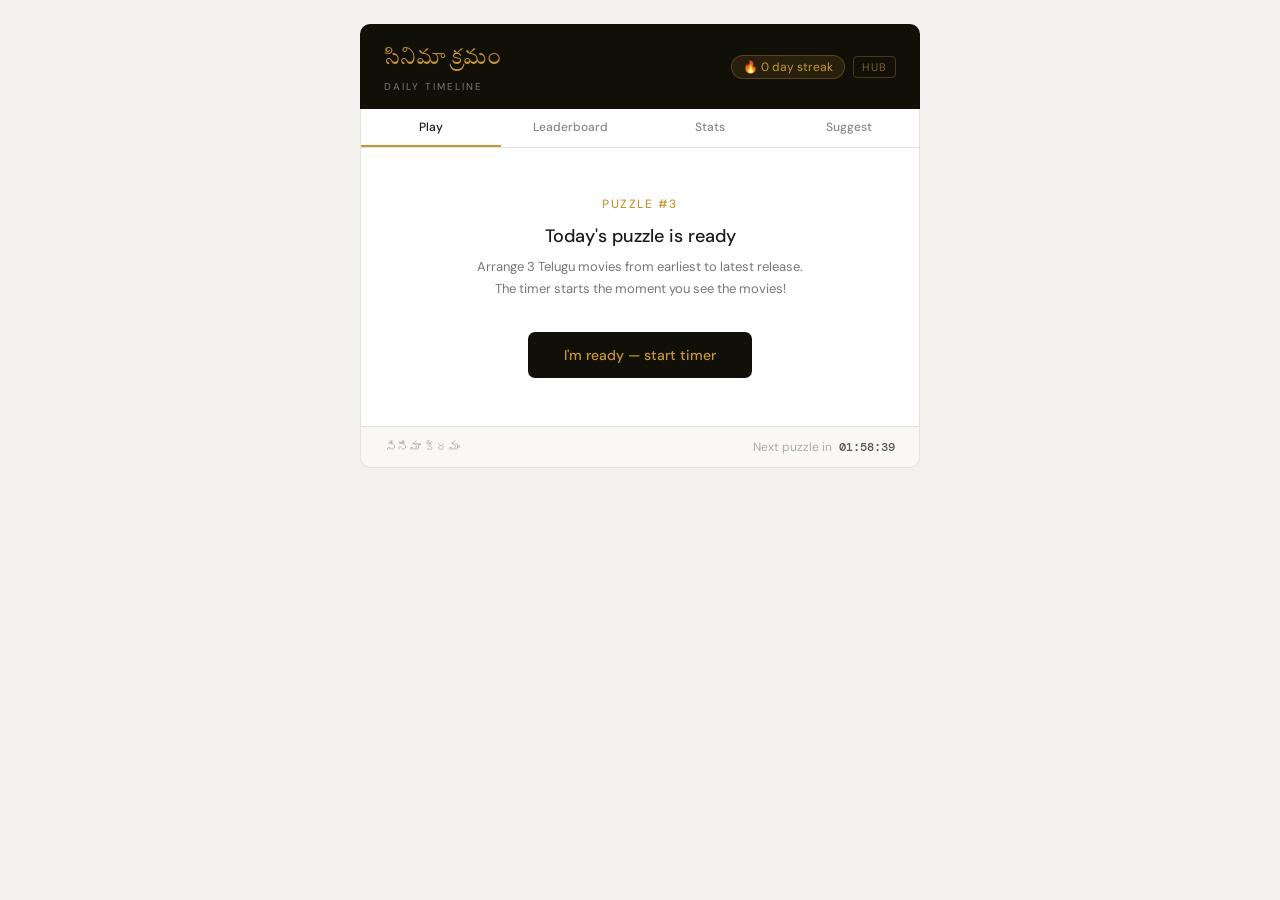
==== index.html @ fc74b279 "Add files via upload" ====
<!DOCTYPE html>
<html lang="en">
<head>
  <meta charset="UTF-8" />
  <meta name="viewport" content="width=device-width, initial-scale=1.0" />
  <title>సినిమా క్రమం · Telugu Movie Timeline</title>
  <meta name="description" content="Arrange 3 Telugu movies in chronological order. A new puzzle every day." />
  <meta property="og:title" content="సినిమా క్రమం · Daily Telugu Movie Puzzle" />
  <meta property="og:description" content="Can you order these Telugu movies from oldest to newest? One puzzle a day." />
  <meta property="og:type" content="website" />
  <link rel="preconnect" href="https://fonts.googleapis.com" />
  <link href="https://fonts.googleapis.com/css2?family=Tiro+Telugu&family=DM+Sans:wght@400;500&family=DM+Mono&display=swap" rel="stylesheet" />
  <link rel="stylesheet" href="style.css" />
</head>
<body>
  <div class="page-center">
    <div class="wrap">

      <div class="hdr">
        <div>
          <div class="logo">సినిమా క్రమం</div>
          <div class="logo-sub">Daily Timeline</div>
        </div>
        <div style="display:flex;align-items:center;gap:8px;">
          <div class="streak" id="streakBadge">🔥 <span id="streakCount">0</span> day streak</div>
          <a href="../home.html" style="font-size:11px;color:rgba(201,151,42,0.6);text-decoration:none;border:1px solid rgba(201,151,42,0.3);padding:3px 8px;border-radius:4px;letter-spacing:1px;font-family:'DM Sans',sans-serif;">HUB</a>
        </div>
      </div>

      <div class="tab-bar">
        <div class="tab active" data-tab="game">Play</div>
        <div class="tab" data-tab="leaderboard">Leaderboard</div>
        <div class="tab" data-tab="stats">Stats</div>
        <div class="tab" data-tab="suggest">Suggest</div>
      </div>

      <!-- GAME TAB -->
      <div id="tab-game" class="tab-content active">

        <div class="ready-screen" id="readyScreen">
          <div class="ready-puzzle-num" id="readyPuzzleNum">Puzzle #1</div>
          <div class="ready-title">Today's puzzle is ready</div>
          <div class="ready-sub">Arrange 3 Telugu movies from earliest to latest release.<br>The timer starts the moment you see the movies!</div>
          <button class="btn-ready" id="startBtn">I'm ready — start timer</button>
        </div>

        <div class="game-screen" id="gameScreen" style="display:none">
          <div class="timer-bar">
            <div>
              <div class="timer-label">Time</div>
              <div class="timer-note" id="timerNote">timer running</div>
            </div>
            <div class="timer-display" id="timerDisplay">00:00.0</div>
          </div>

          <div class="card">
            <p class="instruction">Drag the movies in order — <strong>earliest</strong> on the left, <strong>latest</strong> on the right.</p>
            <div class="timeline-labels">
              <span>← Earliest</span>
              <span>Latest →</span>
            </div>
            <div class="drop-zone" id="dropZone">
              <div class="slot" id="slot-0" data-slot="0"><span class="slot-num">1st</span></div>
              <div class="slot" id="slot-1" data-slot="1"><span class="slot-num">2nd</span></div>
              <div class="slot" id="slot-2" data-slot="2"><span class="slot-num">3rd</span></div>
            </div>
            <div class="arrow-row">
              <span class="arrow-label">older</span>
              <span class="arrow-line">←————————→</span>
              <span class="arrow-label">newer</span>
            </div>
            <div class="pool-label">Movies to arrange</div>
            <div class="pool" id="pool"></div>
            <button class="btn-submit" id="submitBtn" disabled>Check my order</button>
          </div>

          <div class="result-box" id="resultBox" style="display:none">
            <div class="result-emoji" id="resultEmoji"></div>
            <div class="result-title" id="resultTitle"></div>
            <div class="result-sub" id="resultSub"></div>
            <div class="result-stats">
              <div class="rstat">
                <div class="rstat-val" id="finalTime">—</div>
                <div class="rstat-lbl">your time</div>
              </div>
              <div class="rstat">
                <div class="rstat-val" id="finalRank">—</div>
                <div class="rstat-lbl">today's rank</div>
              </div>
            </div>
            <div class="answer-row" id="answerRow"></div>
            <div class="share-blocks" id="shareBlocks"></div>
            <button class="btn-share" id="shareBtn">Share result</button>
          </div>
        </div>

        <div class="already-played" id="alreadyPlayed" style="display:none">
          <div class="ap-emoji">✅</div>
          <div class="ap-title">Already played today!</div>
          <div class="ap-sub" id="apSub"></div>
          <div class="ap-next">Next puzzle in <span class="ap-countdown" id="apCountdown">--:--:--</span></div>
        </div>

      </div>

      <!-- LEADERBOARD TAB -->
      <div id="tab-leaderboard" class="tab-content">
        <div class="section">
          <div class="section-header">
            <div class="section-title">Today's leaderboard</div>
            <div class="lb-note">Ranked: correct first, then fastest time</div>
          </div>
          <div id="leaderboardList" class="lb-list"></div>
          <div class="invite-box">
            <p>Challenge your friends!</p>
            <button class="btn-invite" id="copyLinkBtn">Copy game link</button>
          </div>
        </div>
      </div>

      <!-- STATS TAB -->
      <div id="tab-stats" class="tab-content">
        <div class="section">
          <div class="section-title">My stats</div>
          <div class="stat-grid">
            <div class="stat-box"><div class="stat-num" id="statPlayed">0</div><div class="stat-lbl">played</div></div>
            <div class="stat-box"><div class="stat-num green" id="statWin">0%</div><div class="stat-lbl">correct</div></div>
            <div class="stat-box"><div class="stat-num gold" id="statStreak">0</div><div class="stat-lbl">streak</div></div>
          </div>
          <div class="section-title" style="margin-top:1.5rem">Best times</div>
          <div class="times-list">
            <div class="time-row"><span class="time-lbl">Personal best</span><span class="time-val gold" id="statBest">—</span></div>
            <div class="time-row"><span class="time-lbl">Average time</span><span class="time-val" id="statAvg">—</span></div>
          </div>
          <div class="section-title" style="margin-top:1.5rem">Recent results</div>
          <div class="recent-blocks" id="recentBlocks"></div>
        </div>
      </div>

      <!-- SUGGEST TAB -->
      <div id="tab-suggest" class="tab-content">
        <div class="section">
          <div class="section-title">Suggest a puzzle</div>
          <div class="suggest-intro">Know three Telugu movies that would make a great puzzle? Submit them — we review every suggestion!</div>

          <div class="form-group">
            <label class="form-label">Your name <span class="optional">(optional)</span></label>
            <input type="text" id="subName" placeholder="e.g. Ravi Kumar" />
          </div>
          <div class="form-group">
            <label class="form-label">Your email <span class="optional">(optional, for credit)</span></label>
            <input type="email" id="subEmail" placeholder="you@example.com" />
          </div>

          <div class="form-group">
            <label class="form-label">Three Telugu movies</label>
            <div class="form-hint">Enter in any order — we'll sort them. Use different decades for the best puzzle!</div>
            <div class="movie-fields-header">
              <span></span><span>Title</span><span>Director</span><span>Year</span>
            </div>
            <div class="movie-input-row">
              <span class="mi-label">A</span>
              <input type="text" id="s1name" placeholder="Movie title" class="mi-title" />
              <input type="text" id="s1dir" placeholder="Director" class="mi-dir" />
              <input type="number" id="s1year" placeholder="Year" class="mi-year" min="1950" max="2030" />
            </div>
            <div class="movie-input-row">
              <span class="mi-label">B</span>
              <input type="text" id="s2name" placeholder="Movie title" class="mi-title" />
              <input type="text" id="s2dir" placeholder="Director" class="mi-dir" />
              <input type="number" id="s2year" placeholder="Year" class="mi-year" min="1950" max="2030" />
            </div>
            <div class="movie-input-row">
              <span class="mi-label">C</span>
              <input type="text" id="s3name" placeholder="Movie title" class="mi-title" />
              <input type="text" id="s3dir" placeholder="Director" class="mi-dir" />
              <input type="number" id="s3year" placeholder="Year" class="mi-year" min="1950" max="2030" />
            </div>
          </div>

          <div class="suggest-preview" id="suggestPreview" style="display:none">
            <div class="preview-label">Sorted order preview</div>
            <div id="suggestPreviewContent"></div>
          </div>

          <div class="form-group">
            <label class="form-label">Why is this a good puzzle? <span class="optional">(optional)</span></label>
            <input type="text" id="subNote" placeholder="e.g. Same lead actor, three different eras" />
          </div>

          <div class="sub-error" id="subError" style="display:none"></div>
          <button class="btn-submit" id="subSubmitBtn">Submit suggestion</button>

          <div class="success-box" id="successBox" style="display:none">
            <div class="success-title">Suggestion submitted! 🙏</div>
            <div class="success-sub">Thanks for contributing. We'll review your puzzle and add it if it's a great fit.</div>
          </div>
        </div>
      </div>

      <div class="footer">
        <span>సినిమా క్రమం</span>
        <span class="next-puzzle">Next puzzle in <span class="countdown" id="footerCountdown">--:--:--</span></span>
      </div>

    </div>
  </div>

  <script src="puzzles.js"></script>
  <script src="app.js"></script>
</body>
</html>
---- style.css ----
/* ── Reset & Base ── */
*, *::before, *::after { box-sizing: border-box; margin: 0; padding: 0; }

:root {
  --gold: #C9972A;
  --gold-bg: rgba(201, 151, 42, 0.12);
  --gold-border: rgba(201, 151, 42, 0.3);
  --dark: #111008;
  --green: #27a845;
  --red: #E24B4A;
  --font: 'DM Sans', sans-serif;
  --mono: 'DM Mono', monospace;
  --radius: 10px;
  --radius-sm: 7px;
}

body {
  font-family: var(--font);
  background: #f4f2ee;
  min-height: 100vh;
  color: #1a1a1a;
}

/* ── Layout ── */
.page-center {
  display: flex;
  justify-content: center;
  padding: 1.5rem 1rem 3rem;
}

.wrap {
  width: 100%;
  max-width: 560px;
}

/* ── Header ── */
.hdr {
  background: var(--dark);
  border-radius: var(--radius) var(--radius) 0 0;
  padding: 1rem 1.5rem;
  display: flex;
  align-items: center;
  justify-content: space-between;
}

.logo {
  font-family: 'Tiro Telugu', serif;
  font-size: 21px;
  color: var(--gold);
}

.logo-sub {
  font-size: 10px;
  letter-spacing: 2px;
  color: #777;
  text-transform: uppercase;
  margin-top: 2px;
}

.streak {
  font-size: 12px;
  color: var(--gold);
  background: var(--gold-bg);
  border: 1px solid var(--gold-border);
  border-radius: 20px;
  padding: 3px 11px;
}

/* ── Tabs ── */
.tab-bar {
  display: flex;
  background: #fff;
  border: 1px solid #e5e2db;
  border-top: none;
}

.tab {
  flex: 1;
  padding: 10px 6px;
  text-align: center;
  font-size: 12px;
  font-weight: 500;
  color: #888;
  cursor: pointer;
  border-bottom: 2px solid transparent;
  transition: color 0.15s, border-color 0.15s;
  user-select: none;
}

.tab:hover { color: #444; }
.tab.active { color: #1a1a1a; border-bottom-color: var(--gold); }

.tab-content { display: none; }
.tab-content.active { display: block; }

/* ── Ready Screen ── */
.ready-screen {
  background: #fff;
  border: 1px solid #e5e2db;
  border-top: none;
  padding: 3rem 2rem;
  text-align: center;
}

.ready-puzzle-num {
  font-size: 12px;
  letter-spacing: 1.5px;
  text-transform: uppercase;
  color: var(--gold);
  font-weight: 500;
  margin-bottom: 0.75rem;
}

.ready-title {
  font-size: 18px;
  font-weight: 500;
  color: #1a1a1a;
  margin-bottom: 8px;
}

.ready-sub {
  font-size: 13px;
  color: #777;
  line-height: 1.7;
  margin-bottom: 2rem;
}

.btn-ready {
  padding: 14px 36px;
  background: var(--dark);
  color: var(--gold);
  border: none;
  border-radius: var(--radius-sm);
  font-size: 14px;
  font-weight: 500;
  font-family: var(--font);
  cursor: pointer;
  transition: opacity 0.2s;
}

.btn-ready:hover { opacity: 0.85; }

/* ── Timer Bar ── */
.timer-bar {
  display: flex;
  align-items: center;
  justify-content: space-between;
  background: #f9f8f5;
  border: 1px solid #e5e2db;
  border-top: none;
  padding: 0.6rem 1.5rem;
}

.timer-label {
  font-size: 10px;
  color: #999;
  letter-spacing: 1px;
  text-transform: uppercase;
}

.timer-note {
  font-size: 11px;
  color: #aaa;
  margin-top: 1px;
}

.timer-display {
  font-family: var(--mono);
  font-size: 24px;
  color: var(--gold);
  letter-spacing: 2px;
  transition: color 0.4s;
}

.timer-display.done-fast { color: var(--green); }
.timer-display.done-slow { color: var(--red); }

/* ── Game Card ── */
.card {
  background: #fff;
  border: 1px solid #e5e2db;
  border-top: none;
  padding: 1.25rem 1.5rem;
}

.instruction {
  font-size: 13px;
  color: #777;
  text-align: center;
  margin-bottom: 1.25rem;
  line-height: 1.6;
}

.timeline-labels {
  display: flex;
  justify-content: space-between;
  font-size: 10px;
  color: #aaa;
  letter-spacing: 1px;
  text-transform: uppercase;
  margin-bottom: 6px;
  padding: 0 4px;
}

/* ── Drop Zone ── */
.drop-zone {
  display: flex;
  gap: 10px;
  margin-bottom: 1.25rem;
}

.slot {
  flex: 1;
  min-height: 84px;
  border: 1.5px dashed #ccc;
  border-radius: var(--radius-sm);
  display: flex;
  align-items: center;
  justify-content: center;
  position: relative;
  transition: border-color 0.2s, background 0.2s;
}

.slot.drag-over {
  border-color: var(--gold);
  background: var(--gold-bg);
}

.slot.filled {
  border-style: solid;
  border-color: #d0cdc6;
}

.slot-num {
  position: absolute;
  top: 5px;
  left: 8px;
  font-size: 10px;
  color: #bbb;
  letter-spacing: 0.5px;
}

/* ── Arrow Row ── */
.arrow-row {
  display: flex;
  align-items: center;
  justify-content: center;
  gap: 8px;
  margin-bottom: 1.25rem;
}

.arrow-label { font-size: 11px; color: #aaa; }
.arrow-line { color: #ccc; font-size: 15px; }

/* ── Pool ── */
.pool-label {
  font-size: 10px;
  color: #aaa;
  letter-spacing: 1px;
  text-transform: uppercase;
  margin-bottom: 6px;
}

.pool {
  display: flex;
  gap: 10px;
  flex-wrap: wrap;
  min-height: 84px;
  padding: 10px;
  background: #f4f2ee;
  border-radius: var(--radius-sm);
  border: 1px solid #e5e2db;
}

/* ── Movie Chip ── */
.movie-chip {
  flex: 1;
  min-width: 130px;
  background: #fff;
  border: 1px solid #ddd;
  border-radius: var(--radius-sm);
  padding: 14px 12px;
  text-align: center;
  cursor: grab;
  user-select: none;
  transition: transform 0.15s, border-color 0.15s, box-shadow 0.15s;
}

.movie-chip:hover {
  border-color: #bbb;
  transform: translateY(-2px);
  box-shadow: 0 4px 12px rgba(0,0,0,0.08);
}

.movie-chip.dragging {
  opacity: 0.4;
  transform: scale(0.97);
  cursor: grabbing;
}

.chip-name {
  font-size: 13px;
  font-weight: 500;
  color: #1a1a1a;
  line-height: 1.4;
  margin-bottom: 4px;
}

.chip-director {
  font-size: 11px;
  color: #999;
}

/* ── Buttons ── */
.btn-submit {
  width: 100%;
  padding: 12px;
  background: var(--dark);
  color: var(--gold);
  border: none;
  border-radius: var(--radius-sm);
  font-size: 14px;
  font-weight: 500;
  font-family: var(--font);
  cursor: pointer;
  margin-top: 1rem;
  transition: opacity 0.2s, transform 0.1s;
}

.btn-submit:disabled { opacity: 0.35; cursor: not-allowed; }
.btn-submit:not(:disabled):hover { opacity: 0.85; }
.btn-submit:not(:disabled):active { transform: scale(0.99); }

/* ── Result Box ── */
.result-box {
  background: #fff;
  border: 1px solid #e5e2db;
  border-top: none;
  padding: 1.75rem 1.5rem;
  text-align: center;
}

.result-emoji { font-size: 36px; margin-bottom: 0.5rem; }

.result-title {
  font-size: 20px;
  font-weight: 500;
  color: #1a1a1a;
  margin-bottom: 6px;
}

.result-sub {
  font-size: 13px;
  color: #777;
  margin-bottom: 1.5rem;
  line-height: 1.6;
}

.result-stats {
  display: grid;
  grid-template-columns: 1fr 1fr;
  gap: 10px;
  margin-bottom: 1.5rem;
}

.rstat {
  background: #f9f8f5;
  border-radius: var(--radius-sm);
  padding: 0.875rem;
}

.rstat-val {
  font-size: 24px;
  font-weight: 500;
  font-family: var(--mono);
  color: var(--gold);
}

.rstat-lbl {
  font-size: 11px;
  color: #999;
  margin-top: 2px;
}

/* ── Answer Row ── */
.answer-row {
  display: flex;
  gap: 8px;
  margin-bottom: 1.25rem;
}

.answer-chip {
  flex: 1;
  border-radius: var(--radius-sm);
  padding: 10px 6px;
  text-align: center;
}

.answer-chip.correct {
  background: #edfbf1;
  border: 1px solid #a8ddb5;
}

.answer-chip.wrong {
  background: #fef0f0;
  border: 1px solid #f5b8b8;
}

.answer-name {
  font-size: 11px;
  font-weight: 500;
  color: #1a1a1a;
  margin-bottom: 3px;
  line-height: 1.3;
}

.answer-year {
  font-size: 13px;
  font-weight: 500;
  font-family: var(--mono);
}

.answer-chip.correct .answer-year { color: var(--green); }
.answer-chip.wrong .answer-year { color: var(--red); }

/* ── Share ── */
.share-blocks {
  display: flex;
  gap: 8px;
  justify-content: center;
  margin-bottom: 1rem;
}

.share-block {
  width: 36px;
  height: 36px;
  border-radius: 6px;
}

.share-block.correct { background: var(--green); }
.share-block.wrong { background: var(--red); }

.btn-share {
  padding: 10px 28px;
  background: var(--dark);
  color: var(--gold);
  border: none;
  border-radius: var(--radius-sm);
  font-size: 13px;
  font-weight: 500;
  font-family: var(--font);
  cursor: pointer;
  transition: opacity 0.2s;
}

.btn-share:hover { opacity: 0.85; }

/* ── Already Played ── */
.already-played {
  background: #fff;
  border: 1px solid #e5e2db;
  border-top: none;
  padding: 3rem 2rem;
  text-align: center;
}

.ap-emoji { font-size: 36px; margin-bottom: 0.75rem; }
.ap-title { font-size: 18px; font-weight: 500; margin-bottom: 6px; }
.ap-sub { font-size: 13px; color: #777; margin-bottom: 1.5rem; line-height: 1.6; }

.ap-next {
  font-size: 13px;
  color: #999;
  padding: 0.75rem 1.5rem;
  background: #f9f8f5;
  border-radius: var(--radius-sm);
  display: inline-block;
}

.ap-countdown {
  font-family: var(--mono);
  font-weight: 500;
  color: #1a1a1a;
  margin-left: 4px;
}

/* ── Section ── */
.section { padding: 1.25rem 1.5rem; background: #fff; border: 1px solid #e5e2db; border-top: none; }

.section-header {
  display: flex;
  align-items: baseline;
  justify-content: space-between;
  margin-bottom: 1rem;
}

.section-title {
  font-size: 10px;
  font-weight: 500;
  color: #aaa;
  letter-spacing: 1px;
  text-transform: uppercase;
  margin-bottom: 1rem;
}

/* ── Leaderboard ── */
.lb-note { font-size: 11px; color: #bbb; }

.lb-list { display: flex; flex-direction: column; }

.lb-row {
  display: flex;
  align-items: center;
  gap: 10px;
  padding: 10px 0;
  border-bottom: 1px solid #f0ede8;
  font-size: 13px;
}

.lb-row:last-child { border-bottom: none; }

.lb-rank { width: 18px; text-align: center; font-size: 12px; color: #bbb; }
.lb-rank.gold { color: var(--gold); font-weight: 500; }

.lb-avatar {
  width: 30px;
  height: 30px;
  border-radius: 50%;
  display: flex;
  align-items: center;
  justify-content: center;
  font-size: 11px;
  font-weight: 500;
  flex-shrink: 0;
}

.lb-name { flex: 1; color: #1a1a1a; }
.lb-name.you { font-weight: 500; }

.lb-result { font-size: 11px; margin-right: 4px; }
.lb-result.correct { color: var(--green); }
.lb-result.wrong { color: var(--red); }
.lb-result.pending { color: #bbb; }

.lb-time {
  font-family: var(--mono);
  font-size: 12px;
  color: #999;
  background: #f4f2ee;
  padding: 2px 8px;
  border-radius: 10px;
}

.lb-time.best { color: var(--green); background: #edfbf1; }
.lb-time.you { color: var(--gold); background: var(--gold-bg); }

.invite-box {
  margin-top: 1.5rem;
  background: #f9f8f5;
  border-radius: var(--radius-sm);
  padding: 1rem;
  text-align: center;
}

.invite-box p { font-size: 13px; color: #777; margin-bottom: 10px; }

.btn-invite {
  padding: 9px 24px;
  background: var(--dark);
  color: var(--gold);
  border: none;
  border-radius: var(--radius-sm);
  font-size: 13px;
  font-weight: 500;
  font-family: var(--font);
  cursor: pointer;
  transition: opacity 0.2s;
}

.btn-invite:hover { opacity: 0.85; }

/* ── Stats ── */
.stat-grid {
  display: grid;
  grid-template-columns: repeat(3, 1fr);
  gap: 10px;
}

.stat-box {
  background: #f9f8f5;
  border-radius: var(--radius-sm);
  padding: 0.875rem;
  text-align: center;
}

.stat-num { font-size: 24px; font-weight: 500; color: #1a1a1a; }
.stat-num.green { color: var(--green); }
.stat-num.gold { color: var(--gold); }
.stat-lbl { font-size: 11px; color: #999; margin-top: 2px; }

.times-list { display: flex; flex-direction: column; gap: 0; }

.time-row {
  display: flex;
  justify-content: space-between;
  font-size: 13px;
  padding: 9px 0;
  border-bottom: 1px solid #f0ede8;
}

.time-row:last-child { border-bottom: none; }
.time-lbl { color: #777; }
.time-val { font-family: var(--mono); color: #1a1a1a; }
.time-val.gold { color: var(--gold); }

.recent-blocks { display: flex; gap: 6px; flex-wrap: wrap; }

.recent-block {
  width: 28px;
  height: 28px;
  border-radius: 5px;
}

.recent-block.correct { background: var(--green); }
.recent-block.wrong { background: var(--red); }

/* ── Suggest Form ── */
.suggest-intro {
  font-size: 13px;
  color: #777;
  line-height: 1.6;
  margin-bottom: 1.25rem;
}

.form-group { margin-bottom: 1rem; }

.form-label {
  display: block;
  font-size: 12px;
  font-weight: 500;
  color: #333;
  margin-bottom: 5px;
}

.optional { font-weight: 400; color: #aaa; }

.form-hint {
  font-size: 11px;
  color: #aaa;
  margin-bottom: 8px;
}

input[type=text], input[type=email], input[type=number] {
  width: 100%;
  padding: 9px 11px;
  border: 1px solid #ddd;
  border-radius: var(--radius-sm);
  background: #fff;
  color: #1a1a1a;
  font-size: 13px;
  font-family: var(--font);
  outline: none;
  transition: border-color 0.15s, box-shadow 0.15s;
}

input:focus {
  border-color: #bbb;
  box-shadow: 0 0 0 3px rgba(201, 151, 42, 0.1);
}

.movie-fields-header {
  display: grid;
  grid-template-columns: 20px 2fr 1.5fr 70px;
  gap: 6px;
  font-size: 10px;
  color: #bbb;
  letter-spacing: 0.5px;
  text-transform: uppercase;
  margin-bottom: 4px;
  padding: 0 2px;
}

.movie-input-row {
  display: grid;
  grid-template-columns: 20px 2fr 1.5fr 70px;
  gap: 6px;
  align-items: center;
  margin-bottom: 6px;
}

.mi-label { font-size: 12px; color: #bbb; text-align: center; font-weight: 500; }

.suggest-preview {
  background: #f9f8f5;
  border: 1px solid #e5e2db;
  border-radius: var(--radius-sm);
  padding: 0.875rem 1rem;
  margin-bottom: 1rem;
}

.preview-label {
  font-size: 10px;
  color: #bbb;
  letter-spacing: 1px;
  text-transform: uppercase;
  margin-bottom: 6px;
}

.sub-error {
  font-size: 12px;
  color: var(--red);
  margin-bottom: 8px;
  padding: 8px 12px;
  background: #fef0f0;
  border-radius: var(--radius-sm);
}

.success-box {
  background: #edfbf1;
  border: 1px solid #a8ddb5;
  border-radius: var(--radius-sm);
  padding: 1.25rem;
  text-align: center;
  margin-top: 1rem;
}

.success-title { font-size: 15px; font-weight: 500; color: #1a6b2f; margin-bottom: 5px; }
.success-sub { font-size: 12px; color: #2d8c4e; }

/* ── Footer ── */
.footer {
  background: #f9f8f5;
  border: 1px solid #e5e2db;
  border-top: none;
  border-radius: 0 0 var(--radius) var(--radius);
  padding: 0.75rem 1.5rem;
  display: flex;
  justify-content: space-between;
  align-items: center;
  font-size: 12px;
  color: #aaa;
}

.next-puzzle { font-size: 12px; color: #aaa; }

.countdown {
  font-family: var(--mono);
  font-weight: 500;
  color: #555;
  margin-left: 4px;
}

/* ── Mobile ── */
@media (max-width: 480px) {
  .page-center { padding: 0; }
  .wrap { max-width: 100%; }
  .hdr { border-radius: 0; }
  .footer { border-radius: 0; }
  .movie-chip { min-width: 100px; }
  .movie-fields-header, .movie-input-row {
    grid-template-columns: 16px 1.8fr 1fr 60px;
  }
}
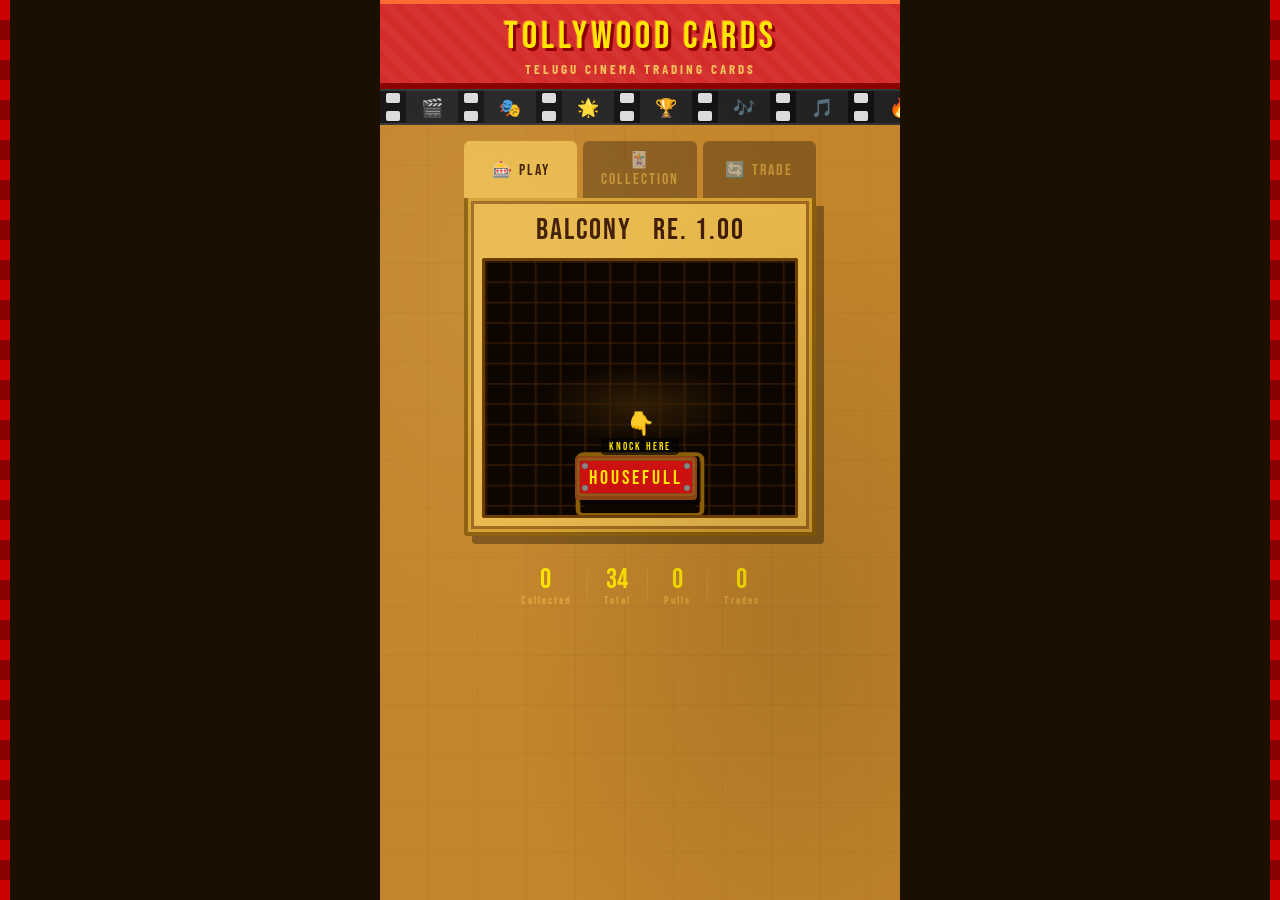
==== commit 77149bac: "Add files via upload" ====
--- a/index.html
+++ b/index.html
@@ -1,212 +1,685 @@
 <!DOCTYPE html>
 <html lang="en">
 <head>
-  <meta charset="UTF-8" />
-  <meta name="viewport" content="width=device-width, initial-scale=1.0" />
-  <title>సినిమా క్రమం · Telugu Movie Timeline</title>
-  <meta name="description" content="Arrange 3 Telugu movies in chronological order. A new puzzle every day." />
-  <meta property="og:title" content="సినిమా క్రమం · Daily Telugu Movie Puzzle" />
-  <meta property="og:description" content="Can you order these Telugu movies from oldest to newest? One puzzle a day." />
-  <meta property="og:type" content="website" />
-  <link rel="preconnect" href="https://fonts.googleapis.com" />
-  <link href="https://fonts.googleapis.com/css2?family=Tiro+Telugu&family=DM+Sans:wght@400;500&family=DM+Mono&display=swap" rel="stylesheet" />
-  <link rel="stylesheet" href="style.css" />
+<meta charset="UTF-8">
+<meta name="viewport" content="width=device-width, initial-scale=1.0">
+<title>Tollywood Cards</title>
+<link href="https://fonts.googleapis.com/css2?family=Bebas+Neue&family=Barlow+Condensed:wght@400;700;900&display=swap" rel="stylesheet">
+<style>
+*{box-sizing:border-box;margin:0;padding:0;}
+body{font-family:'Barlow Condensed',sans-serif;background:#1a0f00;min-height:100vh;display:flex;flex-direction:column;align-items:center;overflow-x:hidden;}
+.red-strip-l,.red-strip-r{position:fixed;top:0;bottom:0;width:10px;background:repeating-linear-gradient(0deg,#cc0000,#cc0000 20px,#8b0000 20px,#8b0000 40px);z-index:0;}
+.red-strip-l{left:0;}.red-strip-r{right:0;}
+.wall{width:100%;max-width:520px;min-height:100vh;background-color:#c4852a;background-image:repeating-linear-gradient(0deg,transparent,transparent 48px,rgba(0,0,0,.04) 48px,rgba(0,0,0,.04) 49px),repeating-linear-gradient(90deg,transparent,transparent 48px,rgba(0,0,0,.04) 48px,rgba(0,0,0,.04) 49px);position:relative;display:flex;flex-direction:column;align-items:center;padding-bottom:80px;}
+.wall::before{content:'';position:absolute;inset:0;background:radial-gradient(ellipse at 20% 30%,rgba(255,255,255,.06) 0%,transparent 50%),radial-gradient(ellipse at 80% 70%,rgba(0,0,0,.12) 0%,transparent 50%);pointer-events:none;}
+
+.banner{width:100%;background:#d42b2b;border-bottom:6px solid #8b0000;border-top:4px solid #ff6b35;padding:10px 0 6px;text-align:center;position:relative;overflow:hidden;}
+.banner::before{content:'';position:absolute;inset:0;background:repeating-linear-gradient(45deg,transparent,transparent 8px,rgba(255,255,255,.04) 8px,rgba(255,255,255,.04) 16px);}
+.banner-title{font-family:'Bebas Neue',cursive;font-size:38px;color:#FFE600;letter-spacing:4px;text-shadow:3px 3px 0 #8b0000,-1px -1px 0 #ff6b35;position:relative;z-index:1;}
+.banner-sub{font-size:13px;color:rgba(255,230,100,.8);letter-spacing:3px;font-weight:700;position:relative;z-index:1;margin-top:2px;}
+
+.filmstrip{width:100%;height:36px;background:#111;display:flex;align-items:center;overflow:hidden;border-top:2px solid #333;border-bottom:2px solid #333;}
+.filmstrip-track{display:flex;animation:filmroll 8s linear infinite;white-space:nowrap;}
+.fhole{display:inline-flex;flex-direction:column;align-items:center;justify-content:space-between;height:36px;padding:4px 6px;gap:4px;}
+.fhole span{display:block;width:14px;height:10px;background:#fff;border-radius:2px;opacity:.85;}
+.fhole-content{display:inline-block;width:52px;height:36px;background:#222;font-size:18px;line-height:36px;text-align:center;}
+@keyframes filmroll{from{transform:translateX(0);}to{transform:translateX(-50%);}}
+
+.nav-tabs{display:flex;width:100%;max-width:400px;gap:6px;padding:16px 24px 0;}
+.nav-tab{flex:1;padding:9px 6px;font-family:'Bebas Neue',cursive;font-size:16px;letter-spacing:2px;border:none;border-radius:6px 6px 0 0;cursor:pointer;transition:all .18s;background:rgba(0,0,0,.3);color:rgba(255,200,80,.5);}
+.nav-tab.active{background:#e8b84b;color:#3d1a00;}
+.nav-tab:hover:not(.active){background:rgba(0,0,0,.45);color:rgba(255,200,80,.8);}
+.tab-pane{display:none;width:100%;flex-direction:column;align-items:center;}
+.tab-pane.active{display:flex;}
+
+.booth-wrap{width:100%;max-width:400px;padding:0 24px;margin-top:0;}
+.booth-frame{background:#e8b84b;border-radius:0 0 4px 4px;padding:14px;border:4px solid #8b5e0a;border-top:none;box-shadow:inset 0 0 0 3px #d4a030,inset 0 0 0 6px #a06820,8px 8px 0 rgba(0,0,0,.35);}
+.booth-price{text-align:center;font-family:'Bebas Neue',cursive;font-size:30px;color:#3d1a00;letter-spacing:2px;margin-bottom:10px;}
+
+.window-outer{background:#1a0a00;border-radius:2px;padding:6px;border:3px solid #6b3d00;position:relative;overflow:hidden;height:260px;}
+.grill-svg{position:absolute;inset:0;width:100%;height:100%;z-index:10;pointer-events:none;}
+.window-interior{width:100%;height:100%;background:#0d0500;position:absolute;inset:0;display:flex;align-items:flex-end;justify-content:center;overflow:hidden;}
+.window-interior::before{content:'';position:absolute;bottom:70px;left:50%;transform:translateX(-50%);width:200px;height:80px;background:radial-gradient(ellipse,rgba(255,180,50,.15) 0%,transparent 70%);pointer-events:none;}
+
+.hand-wrap{position:absolute;bottom:-220px;left:50%;transform:translateX(-50%);z-index:5;display:flex;flex-direction:column;align-items:center;width:160px;}
+.hand-wrap.reaching{animation:handReach 1.0s cubic-bezier(.25,.46,.45,.94) forwards;}
+.hand-wrap.retreating{animation:handRetreat .65s ease-in forwards;}
+@keyframes handReach{0%{bottom:-220px;}55%{bottom:38px;}75%{bottom:28px;}100%{bottom:34px;}}
+@keyframes handRetreat{0%{bottom:34px;}100%{bottom:-220px;}}
+.hand-cards{display:flex;align-items:flex-end;margin-bottom:-2px;}
+.hand-card{width:48px;height:68px;border-radius:5px;border:2px solid rgba(255,255,255,.9);display:flex;align-items:center;justify-content:center;font-size:18px;box-shadow:2px 2px 8px rgba(0,0,0,.7);opacity:0;transition:opacity .25s;position:relative;overflow:hidden;margin:0 -5px;}
+.hand-card.show{opacity:1;}
+.hand-card::after{content:'';position:absolute;inset:0;background:linear-gradient(135deg,rgba(255,255,255,.15) 0%,transparent 60%);}
+.hand-svg{width:80px;filter:drop-shadow(0 -6px 12px rgba(0,0,0,.7));flex-shrink:0;}
+
+.housefull-sign{position:absolute;bottom:6px;left:50%;transform:translateX(-50%);z-index:20;cursor:pointer;}
+.housefull-sign:hover{filter:brightness(1.08);}
+.housefull-sign.knock1{animation:knock .35s ease-out;}
+@keyframes knock{0%{transform:translateX(-50%) rotate(0);}20%{transform:translateX(-50%) rotate(-4deg) translateY(-3px);}45%{transform:translateX(-50%) rotate(3deg) translateY(-1px);}65%{transform:translateX(-50%) rotate(-2deg);}100%{transform:translateX(-50%) rotate(0);}}
+.housefull-sign.lifted{animation:liftSign .4s ease-in forwards;}
+.housefull-sign.lowered{animation:lowerSign .35s ease-out forwards;}
+@keyframes liftSign{0%{transform:translateX(-50%) translateY(0) rotate(0);opacity:1;}100%{transform:translateX(-50%) translateY(80px) rotate(8deg);opacity:0;}}
+@keyframes lowerSign{0%{transform:translateX(-50%) translateY(80px) rotate(8deg);opacity:0;}100%{transform:translateX(-50%) translateY(0) rotate(0);opacity:1;}}
+
+/* hint — always shown on idle state */
+.sign-hint{position:absolute;bottom:60px;left:50%;transform:translateX(-50%);z-index:25;display:flex;flex-direction:column;align-items:center;gap:2px;pointer-events:none;opacity:1;transition:opacity .3s;}
+.sign-hint.hidden{opacity:0;}
+.sign-hint-arrow{font-size:22px;animation:bounceDown 1.1s ease-in-out infinite;}
+.sign-hint-text{font-family:'Bebas Neue',cursive;font-size:11px;color:#FFE600;letter-spacing:2px;background:rgba(0,0,0,.65);padding:2px 8px;border-radius:4px;white-space:nowrap;}
+@keyframes bounceDown{0%,100%{transform:translateY(0);}50%{transform:translateY(6px);}}
+
+.collect-btn{display:none;width:100%;background:#FFE600;color:#3d1a00;border:none;padding:10px;font-family:'Bebas Neue',cursive;font-size:22px;letter-spacing:3px;cursor:pointer;margin-top:10px;border:3px solid #8b5e0a;box-shadow:4px 4px 0 rgba(0,0,0,.3);transition:background .15s,transform .1s;}
+.collect-btn:hover{background:#fff176;transform:translateY(-1px);}
+.collect-hint{display:none;text-align:center;font-family:'Bebas Neue',cursive;font-size:12px;color:#FFE600;letter-spacing:2px;background:rgba(0,0,0,.5);padding:6px 14px;border-radius:4px;margin-top:8px;animation:pulse 1.4s ease-in-out infinite;}
+@keyframes pulse{0%,100%{opacity:1;}50%{opacity:.45;}}
+
+/* TRAY */
+.tray-label{font-family:'Bebas Neue',cursive;font-size:12px;color:rgba(255,200,80,.8);letter-spacing:2px;text-align:center;margin-top:16px;margin-bottom:6px;display:none;background:rgba(0,0,0,.45);padding:6px 16px;border-radius:4px;max-width:360px;}
+.cards-tray{display:flex;gap:10px;justify-content:center;flex-wrap:wrap;max-width:400px;padding:0 24px;min-height:10px;}
+
+.tray-card{width:80px;border-radius:8px;border:2px solid rgba(255,255,255,.85);display:flex;flex-direction:column;align-items:center;justify-content:flex-start;padding-bottom:8px;cursor:pointer;position:relative;overflow:hidden;animation:cardSlide .4s cubic-bezier(.34,1.56,.64,1) both;box-shadow:3px 4px 12px rgba(0,0,0,.5);transition:transform .18s,opacity .35s,scale .35s;}
+.tray-card:hover{transform:translateY(-6px) rotate(-3deg);}
+.tray-card.collected{opacity:0;transform:scale(0.65) translateY(-12px)!important;pointer-events:none;}
+.tray-card::after{content:'';position:absolute;inset:0;background:linear-gradient(135deg,rgba(255,255,255,.18) 0%,transparent 60%);}
+.tc-top{padding:10px 4px 4px;display:flex;flex-direction:column;align-items:center;}
+.tray-card .tc-emoji{font-size:26px;}
+.tray-card .tc-name{font-size:8px;font-weight:900;text-align:center;padding:0 4px;color:rgba(255,255,255,.95);text-shadow:0 1px 3px rgba(0,0,0,.6);margin-top:4px;line-height:1.2;}
+.tray-card .tc-role{font-size:7px;color:rgba(255,255,255,.7);text-align:center;padding:0 4px;line-height:1.2;margin-top:2px;}
+.tray-card .tc-lv{font-size:8px;font-weight:900;letter-spacing:1px;color:#FFE600;margin-top:3px;}
+.tray-card .tc-rarity{font-size:7px;font-weight:900;letter-spacing:1px;background:rgba(0,0,0,.5);color:#fff;padding:1px 5px;border-radius:3px;margin-top:3px;}
+.tray-card .tc-new{position:absolute;top:4px;left:4px;background:#FFE600;color:#3d1a00;font-size:7px;font-weight:900;padding:1px 5px;border-radius:3px;letter-spacing:1px;}
+/* level hint strip at bottom of tray card */
+.tc-lvhint{font-size:6px;color:rgba(255,220,100,.75);text-align:center;padding:0 4px;line-height:1.3;margin-top:4px;border-top:1px solid rgba(255,255,255,.12);padding-top:4px;width:100%;}
+
+.legendary-shimmer{position:relative;overflow:hidden;}
+.legendary-shimmer::before{content:'';position:absolute;top:-50%;left:-60%;width:40%;height:200%;background:linear-gradient(105deg,transparent 40%,rgba(255,255,255,.3) 50%,transparent 60%);animation:shimmer 2.2s ease-in-out infinite;pointer-events:none;z-index:3;}
+@keyframes shimmer{0%{left:-60%;}100%{left:120%;}}
+@keyframes cardSlide{0%{transform:translateY(30px) rotate(10deg);opacity:0;}100%{transform:translateY(0) rotate(0);opacity:1;}}
+
+.pull-again{display:none;margin:16px auto 0;background:transparent;border:2px solid rgba(255,200,80,.6);color:rgba(255,200,80,.9);padding:8px 28px;font-family:'Bebas Neue',cursive;font-size:18px;letter-spacing:3px;cursor:pointer;transition:all .18s;}
+.pull-again:hover{background:rgba(255,200,80,.15);border-color:#FFE600;color:#FFE600;}
+
+.stats-row{display:flex;gap:16px;justify-content:center;flex-wrap:wrap;margin-top:20px;padding:0 24px;}
+.stat{text-align:center;}
+.stat-num{font-family:'Bebas Neue',cursive;font-size:28px;color:#FFE600;line-height:1;}
+.stat-label{font-size:10px;color:rgba(255,200,80,.5);letter-spacing:2px;font-weight:700;}
+.stat-div{width:1px;background:rgba(255,200,80,.2);margin:4px 0;}
+
+/* COLLECTION */
+.coll-section{width:100%;max-width:400px;padding:0 24px;margin-top:20px;}
+.coll-header{display:flex;align-items:center;justify-content:space-between;margin-bottom:14px;}
+.coll-title{font-family:'Bebas Neue',cursive;font-size:22px;color:#FFE600;letter-spacing:3px;}
+.coll-count{font-size:12px;color:rgba(255,200,80,.6);font-weight:700;letter-spacing:1px;}
+.coll-filter{display:flex;gap:6px;margin-bottom:12px;flex-wrap:wrap;}
+.cf-btn{padding:4px 12px;border-radius:14px;border:1px solid rgba(212,150,10,.3);background:transparent;font-size:11px;font-weight:700;cursor:pointer;color:rgba(255,200,80,.55);letter-spacing:1px;transition:all .15s;}
+.cf-btn.active{background:#FFE600;color:#3d1a00;border-color:#FFE600;}
+.coll-grid{display:grid;grid-template-columns:repeat(auto-fill,minmax(72px,1fr));gap:8px;}
+.coll-item{aspect-ratio:5/7;border-radius:6px;border:1.5px solid rgba(255,255,255,.7);display:flex;flex-direction:column;align-items:center;justify-content:center;position:relative;overflow:hidden;transition:transform .15s;}
+.coll-item.owned:hover{transform:scale(1.06);}
+.coll-item:not(.owned){opacity:.18;filter:grayscale(1);}
+.coll-item .ci-name{font-size:7px;font-weight:900;color:rgba(255,255,255,.9);text-shadow:0 1px 3px rgba(0,0,0,.7);text-align:center;padding:0 3px;margin-top:2px;line-height:1.2;}
+.coll-item .ci-role{font-size:6px;color:rgba(255,255,255,.6);text-align:center;padding:0 3px;line-height:1.2;margin-top:1px;}
+.coll-item .ci-dup{position:absolute;top:3px;right:3px;background:rgba(0,0,0,.6);color:#FFE600;font-size:7px;font-weight:900;padding:1px 4px;border-radius:3px;}
+.coll-item::after{content:'';position:absolute;inset:0;background:linear-gradient(135deg,rgba(255,255,255,.1) 0%,transparent 50%);pointer-events:none;}
+.level-badge{position:absolute;bottom:3px;left:3px;font-size:7px;font-weight:900;letter-spacing:.5px;padding:1px 5px;border-radius:3px;}
+.level-badge.lv1{background:rgba(100,150,255,.35);color:#adf;}
+.level-badge.lv2{background:rgba(200,150,50,.35);color:#ffd;}
+.level-badge.lv3{background:rgba(220,50,50,.35);color:#faa;}
+
+/* TRADE */
+.trade-section{width:100%;max-width:400px;padding:0 24px;margin-top:20px;}
+.trade-title{font-family:'Bebas Neue',cursive;font-size:22px;color:#FFE600;letter-spacing:3px;margin-bottom:4px;}
+.trade-desc{font-size:13px;color:rgba(255,200,80,.6);letter-spacing:1px;margin-bottom:16px;line-height:1.5;}
+.trade-slots{display:flex;gap:10px;justify-content:center;margin-bottom:16px;}
+.trade-slot{width:80px;height:112px;border-radius:8px;border:2px dashed rgba(255,200,80,.35);display:flex;flex-direction:column;align-items:center;justify-content:center;position:relative;overflow:hidden;background:rgba(0,0,0,.3);}
+.trade-slot.filled{border-style:solid;border-color:rgba(255,200,80,.7);}
+.trade-slot .ts-emoji{font-size:28px;}
+.trade-slot .ts-name{font-size:8px;font-weight:900;text-align:center;padding:0 4px;color:rgba(255,255,255,.9);margin-top:4px;line-height:1.2;}
+.trade-slot .ts-remove{position:absolute;top:3px;right:3px;background:rgba(204,17,17,.8);color:#fff;font-size:10px;font-weight:900;width:16px;height:16px;border-radius:50%;display:flex;align-items:center;justify-content:center;cursor:pointer;z-index:5;}
+.trade-slot .ts-empty{font-size:28px;opacity:.3;}
+.trade-slot .ts-label{font-size:9px;color:rgba(255,200,80,.4);letter-spacing:1px;margin-top:4px;}
+.trade-slot::after{content:'';position:absolute;inset:0;background:linear-gradient(135deg,rgba(255,255,255,.08) 0%,transparent 60%);pointer-events:none;}
+
+.trade-result-box{background:rgba(0,0,0,.4);border:1.5px solid rgba(255,200,80,.3);border-radius:8px;padding:16px;text-align:center;margin-bottom:16px;display:none;}
+.trade-result-box.show{display:block;}
+.tr-label{font-family:'Bebas Neue',cursive;font-size:14px;color:rgba(255,200,80,.7);letter-spacing:2px;margin-bottom:10px;}
+.tr-card{width:90px;height:126px;border-radius:8px;border:2px solid rgba(255,255,255,.85);display:inline-flex;flex-direction:column;align-items:center;justify-content:center;position:relative;overflow:hidden;animation:cardSlide .5s cubic-bezier(.34,1.56,.64,1) both;box-shadow:3px 4px 12px rgba(0,0,0,.5);}
+.tr-card::after{content:'';position:absolute;inset:0;background:linear-gradient(135deg,rgba(255,255,255,.18) 0%,transparent 60%);}
+.tr-card .tr-emoji{font-size:32px;}
+.tr-card .tr-name{font-size:9px;font-weight:900;color:rgba(255,255,255,.95);text-align:center;padding:0 6px;margin-top:5px;line-height:1.2;}
+.tr-card .tr-role{font-size:7px;color:rgba(255,255,255,.7);text-align:center;padding:0 4px;margin-top:2px;line-height:1.2;}
+.tr-card .tr-rarity{position:absolute;bottom:6px;font-size:7px;font-weight:900;letter-spacing:1px;background:rgba(0,0,0,.5);color:#fff;padding:1px 5px;border-radius:3px;}
+
+.trade-btn{width:100%;background:#cc1111;color:#fff;border:none;font-family:'Bebas Neue',cursive;font-size:20px;letter-spacing:3px;padding:12px;cursor:pointer;border-radius:4px;box-shadow:4px 4px 0 rgba(0,0,0,.3);transition:all .15s;margin-bottom:8px;}
+.trade-btn:hover:not(:disabled){background:#e32020;transform:translateY(-1px);}
+.trade-btn:disabled{opacity:.4;cursor:not-allowed;transform:none;}
+.trade-again-btn{width:100%;background:rgba(255,200,80,.15);color:#FFE600;border:2px solid rgba(255,200,80,.5);font-family:'Bebas Neue',cursive;font-size:18px;letter-spacing:3px;padding:11px;cursor:pointer;border-radius:4px;transition:all .18s;margin-bottom:8px;display:none;}
+.trade-again-btn:hover{background:rgba(255,200,80,.25);border-color:#FFE600;}
+.trade-label{text-align:center;font-size:11px;color:rgba(255,200,80,.5);letter-spacing:1px;margin-bottom:16px;}
+.trade-select-title{font-family:'Bebas Neue',cursive;font-size:16px;color:rgba(255,200,80,.7);letter-spacing:2px;margin-bottom:10px;}
+.trade-grid{display:grid;grid-template-columns:repeat(auto-fill,minmax(70px,1fr));gap:8px;max-height:320px;overflow-y:auto;padding-right:2px;}
+.trade-grid::-webkit-scrollbar{width:3px;}
+.trade-grid::-webkit-scrollbar-thumb{background:rgba(212,150,10,.5);border-radius:2px;}
+.trade-pick{aspect-ratio:5/7;border-radius:6px;border:1.5px solid rgba(255,255,255,.5);display:flex;flex-direction:column;align-items:center;justify-content:center;cursor:pointer;position:relative;overflow:hidden;transition:transform .15s,border-color .15s;}
+.trade-pick:hover{transform:scale(1.05);}
+.trade-pick.selected{border-color:#FFE600;border-width:2.5px;box-shadow:0 0 0 2px rgba(255,230,0,.3);}
+.trade-pick .tp-emoji{font-size:20px;}
+.trade-pick .tp-name{font-size:7px;font-weight:900;color:rgba(255,255,255,.9);text-align:center;padding:0 3px;margin-top:3px;line-height:1.2;}
+.trade-pick .tp-count{position:absolute;top:3px;right:3px;background:rgba(0,0,0,.6);color:#FFE600;font-size:7px;font-weight:900;padding:1px 4px;border-radius:3px;}
+.trade-pick::after{content:'';position:absolute;inset:0;background:linear-gradient(135deg,rgba(255,255,255,.1) 0%,transparent 50%);pointer-events:none;}
+.empty-trade{text-align:center;padding:30px;color:rgba(255,200,80,.4);font-size:13px;letter-spacing:1px;}
+
+.toast{position:fixed;bottom:30px;left:50%;transform:translateX(-50%) translateY(80px);background:#FFE600;color:#3d1a00;padding:9px 22px;font-family:'Bebas Neue',cursive;font-size:18px;letter-spacing:2px;border:3px solid #D4960A;z-index:999;transition:transform .35s cubic-bezier(.34,1.56,.64,1);pointer-events:none;white-space:nowrap;box-shadow:4px 4px 0 rgba(0,0,0,.4);}
+.toast.show{transform:translateX(-50%) translateY(0);}
+.loading{font-family:'Bebas Neue',cursive;color:#FFE600;font-size:22px;letter-spacing:3px;text-align:center;margin-top:40px;}
+</style>
 </head>
 <body>
-  <div class="page-center">
-    <div class="wrap">
-
-      <div class="hdr">
-        <div>
-          <div class="logo">సినిమా క్రమం</div>
-          <div class="logo-sub">Daily Timeline</div>
-        </div>
-        <div style="display:flex;align-items:center;gap:8px;">
-          <div class="streak" id="streakBadge">🔥 <span id="streakCount">0</span> day streak</div>
-          <a href="../home.html" style="font-size:11px;color:rgba(201,151,42,0.6);text-decoration:none;border:1px solid rgba(201,151,42,0.3);padding:3px 8px;border-radius:4px;letter-spacing:1px;font-family:'DM Sans',sans-serif;">HUB</a>
+<div class="red-strip-l"></div>
+<div class="red-strip-r"></div>
+<div class="wall">
+  <div class="banner">
+    <div class="banner-title">TOLLYWOOD CARDS</div>
+    <div class="banner-sub">TELUGU CINEMA TRADING CARDS</div>
+  </div>
+  <div class="filmstrip">
+    <div class="filmstrip-track" id="ftrack"></div>
+    <div class="filmstrip-track" id="ftrack2"></div>
+  </div>
+
+  <div id="loading" class="loading" style="margin-top:40px;">LOADING...</div>
+
+  <div id="app" style="display:none;width:100%;flex-direction:column;align-items:center;">
+    <div class="nav-tabs">
+      <button class="nav-tab active" onclick="switchTab('play')">🎰 PLAY</button>
+      <button class="nav-tab" onclick="switchTab('collection')">🃏 COLLECTION</button>
+      <button class="nav-tab" onclick="switchTab('trade')">🔄 TRADE</button>
+    </div>
+
+    <!-- PLAY TAB -->
+    <div class="tab-pane active" id="tab-play">
+      <div class="booth-wrap">
+        <div class="booth-frame">
+          <div class="booth-price">BALCONY &nbsp; RE. 1.00</div>
+          <div class="window-outer">
+            <div class="window-interior">
+              <div class="hand-wrap" id="hand">
+                <div class="hand-cards" id="hand-cards"></div>
+                <svg class="hand-svg" viewBox="0 0 80 110" xmlns="http://www.w3.org/2000/svg">
+                  <rect x="10" y="55" width="60" height="55" rx="8" fill="#c68642"/>
+                  <rect x="16" y="62" width="48" height="44" rx="5" fill="#b5762e"/>
+                  <rect x="12" y="8"  width="13" height="52" rx="6" fill="#c68642"/>
+                  <rect x="28" y="2"  width="13" height="58" rx="6" fill="#c68642"/>
+                  <rect x="44" y="4"  width="13" height="56" rx="6" fill="#c68642"/>
+                  <rect x="57" y="14" width="13" height="46" rx="6" fill="#c68642"/>
+                  <rect x="0"  y="42" width="14" height="32" rx="7" fill="#c68642"/>
+                  <rect x="13" y="46" width="11" height="2" rx="1" fill="#a06020" opacity="0.5"/>
+                  <rect x="29" y="46" width="11" height="2" rx="1" fill="#a06020" opacity="0.5"/>
+                  <rect x="45" y="46" width="11" height="2" rx="1" fill="#a06020" opacity="0.5"/>
+                  <rect x="58" y="46" width="11" height="2" rx="1" fill="#a06020" opacity="0.5"/>
+                </svg>
+              </div>
+            </div>
+            <svg class="grill-svg" viewBox="0 0 100 100" preserveAspectRatio="none" xmlns="http://www.w3.org/2000/svg">
+              <defs>
+                <mask id="grillMask"><rect width="100" height="100" fill="white"/><rect x="32" y="78" width="36" height="22" fill="black"/></mask>
+                <pattern id="grillPat" x="0" y="0" width="8" height="8" patternUnits="userSpaceOnUse">
+                  <rect width="8" height="8" fill="transparent"/>
+                  <line x1="0" y1="0" x2="0" y2="8" stroke="rgba(60,30,5,0.65)" stroke-width="1.5"/>
+                  <line x1="0" y1="0" x2="8" y2="0" stroke="rgba(60,30,5,0.65)" stroke-width="1.5"/>
+                </pattern>
+              </defs>
+              <rect width="100" height="100" fill="url(#grillPat)" mask="url(#grillMask)"/>
+              <rect x="30" y="76" width="40" height="24" rx="2" fill="none" stroke="#8b5e0a" stroke-width="1.5"/>
+            </svg>
+            <!-- KNOCK HERE hint — always visible in idle state -->
+            <div class="sign-hint" id="sign-hint">
+              <div class="sign-hint-arrow">👇</div>
+              <div class="sign-hint-text">KNOCK HERE</div>
+            </div>
+            <div class="housefull-sign" id="hfsign" onclick="onSignClick()">
+              <svg width="130" height="52" viewBox="0 0 130 52" xmlns="http://www.w3.org/2000/svg">
+                <rect x="4" y="6" width="122" height="44" rx="4" fill="rgba(0,0,0,0.45)"/>
+                <rect x="0" y="2" width="122" height="44" rx="4" fill="#8B4513"/>
+                <line x1="0" y1="14" x2="122" y2="12" stroke="rgba(255,255,255,0.07)" stroke-width="1"/>
+                <line x1="0" y1="26" x2="122" y2="24" stroke="rgba(0,0,0,0.1)" stroke-width="1"/>
+                <line x1="0" y1="36" x2="122" y2="34" stroke="rgba(255,255,255,0.05)" stroke-width="1"/>
+                <rect x="3" y="5" width="116" height="36" rx="3" fill="none" stroke="rgba(255,200,100,0.25)" stroke-width="1"/>
+                <rect x="5" y="7" width="112" height="32" rx="2" fill="#cc1111"/>
+                <circle cx="10" cy="12" r="3" fill="#888" stroke="#555" stroke-width="0.5"/>
+                <circle cx="112" cy="12" r="3" fill="#888" stroke="#555" stroke-width="0.5"/>
+                <circle cx="10" cy="34" r="3" fill="#888" stroke="#555" stroke-width="0.5"/>
+                <circle cx="112" cy="34" r="3" fill="#888" stroke="#555" stroke-width="0.5"/>
+                <text x="61" y="30" font-family="'Bebas Neue',cursive" font-size="20" fill="#FFE600" text-anchor="middle" letter-spacing="3">HOUSEFULL</text>
+              </svg>
+            </div>
+          </div>
+          <button class="collect-btn" id="collect-btn" onclick="collectAll()">COLLECT CARDS</button>
+          <div class="collect-hint" id="collect-hint">👆 TAP EACH CARD BELOW TO COLLECT IT</div>
         </div>
       </div>
 
-      <div class="tab-bar">
-        <div class="tab active" data-tab="game">Play</div>
-        <div class="tab" data-tab="leaderboard">Leaderboard</div>
-        <div class="tab" data-tab="stats">Stats</div>
-        <div class="tab" data-tab="suggest">Suggest</div>
+      <div class="tray-label" id="tray-label">👆 TAP EACH CARD TO COLLECT IT</div>
+      <div class="cards-tray" id="cards-tray"></div>
+      <button class="pull-again" id="pull-again" onclick="resetPull()">KNOCK AGAIN</button>
+
+      <div class="stats-row">
+        <div class="stat"><div class="stat-num" id="s-coll">0</div><div class="stat-label">Collected</div></div>
+        <div class="stat-div"></div>
+        <div class="stat"><div class="stat-num" id="s-total">0</div><div class="stat-label">Total</div></div>
+        <div class="stat-div"></div>
+        <div class="stat"><div class="stat-num" id="s-pulls">0</div><div class="stat-label">Pulls</div></div>
+        <div class="stat-div"></div>
+        <div class="stat"><div class="stat-num" id="s-trades">0</div><div class="stat-label">Trades</div></div>
       </div>
-
-      <!-- GAME TAB -->
-      <div id="tab-game" class="tab-content active">
-
-        <div class="ready-screen" id="readyScreen">
-          <div class="ready-puzzle-num" id="readyPuzzleNum">Puzzle #1</div>
-          <div class="ready-title">Today's puzzle is ready</div>
-          <div class="ready-sub">Arrange 3 Telugu movies from earliest to latest release.<br>The timer starts the moment you see the movies!</div>
-          <button class="btn-ready" id="startBtn">I'm ready — start timer</button>
+    </div>
+
+    <!-- COLLECTION TAB -->
+    <div class="tab-pane" id="tab-collection">
+      <div class="coll-section">
+        <div class="coll-header">
+          <div class="coll-title">MY COLLECTION</div>
+          <div class="coll-count" id="coll-count">0 / 0</div>
         </div>
-
-        <div class="game-screen" id="gameScreen" style="display:none">
-          <div class="timer-bar">
-            <div>
-              <div class="timer-label">Time</div>
-              <div class="timer-note" id="timerNote">timer running</div>
-            </div>
-            <div class="timer-display" id="timerDisplay">00:00.0</div>
-          </div>
-
-          <div class="card">
-            <p class="instruction">Drag the movies in order — <strong>earliest</strong> on the left, <strong>latest</strong> on the right.</p>
-            <div class="timeline-labels">
-              <span>← Earliest</span>
-              <span>Latest →</span>
-            </div>
-            <div class="drop-zone" id="dropZone">
-              <div class="slot" id="slot-0" data-slot="0"><span class="slot-num">1st</span></div>
-              <div class="slot" id="slot-1" data-slot="1"><span class="slot-num">2nd</span></div>
-              <div class="slot" id="slot-2" data-slot="2"><span class="slot-num">3rd</span></div>
-            </div>
-            <div class="arrow-row">
-              <span class="arrow-label">older</span>
-              <span class="arrow-line">←————————→</span>
-              <span class="arrow-label">newer</span>
-            </div>
-            <div class="pool-label">Movies to arrange</div>
-            <div class="pool" id="pool"></div>
-            <button class="btn-submit" id="submitBtn" disabled>Check my order</button>
-          </div>
-
-          <div class="result-box" id="resultBox" style="display:none">
-            <div class="result-emoji" id="resultEmoji"></div>
-            <div class="result-title" id="resultTitle"></div>
-            <div class="result-sub" id="resultSub"></div>
-            <div class="result-stats">
-              <div class="rstat">
-                <div class="rstat-val" id="finalTime">—</div>
-                <div class="rstat-lbl">your time</div>
-              </div>
-              <div class="rstat">
-                <div class="rstat-val" id="finalRank">—</div>
-                <div class="rstat-lbl">today's rank</div>
-              </div>
-            </div>
-            <div class="answer-row" id="answerRow"></div>
-            <div class="share-blocks" id="shareBlocks"></div>
-            <button class="btn-share" id="shareBtn">Share result</button>
-          </div>
+        <div class="coll-filter">
+          <button class="cf-btn active" onclick="setCF('all',this)">All</button>
+          <button class="cf-btn" onclick="setCF('common',this)">Common</button>
+          <button class="cf-btn" onclick="setCF('legendary',this)">Legendary</button>
+          <button class="cf-btn" onclick="setCF('levels',this)">Levels</button>
         </div>
-
-        <div class="already-played" id="alreadyPlayed" style="display:none">
-          <div class="ap-emoji">✅</div>
-          <div class="ap-title">Already played today!</div>
-          <div class="ap-sub" id="apSub"></div>
-          <div class="ap-next">Next puzzle in <span class="ap-countdown" id="apCountdown">--:--:--</span></div>
+        <div class="coll-grid" id="coll-grid"></div>
+      </div>
+    </div>
+
+    <!-- TRADE TAB -->
+    <div class="tab-pane" id="tab-trade">
+      <div class="trade-section">
+        <div class="trade-title">🔄 TRADE CARDS</div>
+        <div class="trade-desc">Select 3 cards from your collection to trade. You'll receive 1 random card — could be common or legendary!</div>
+        <div class="trade-slots">
+          <div class="trade-slot" id="ts-0"><span class="ts-empty">🃏</span><span class="ts-label">SLOT 1</span></div>
+          <div class="trade-slot" id="ts-1"><span class="ts-empty">🃏</span><span class="ts-label">SLOT 2</span></div>
+          <div class="trade-slot" id="ts-2"><span class="ts-empty">🃏</span><span class="ts-label">SLOT 3</span></div>
         </div>
 
+        <div class="trade-result-box" id="trade-result-box">
+          <div class="tr-label">YOU RECEIVED!</div>
+          <div id="tr-card-wrap"></div>
+        </div>
+
+        <button class="trade-btn" id="trade-btn" onclick="doTrade()" disabled>SELECT 3 CARDS TO TRADE</button>
+        <button class="trade-again-btn" id="trade-again-btn" onclick="resetTrade()">TRADE AGAIN</button>
+        <div class="trade-label">Trade 3 → Get 1 random card</div>
+        <div class="trade-select-title">YOUR CARDS (tap to select)</div>
+        <div class="trade-grid" id="trade-grid"></div>
+        <div class="empty-trade" id="trade-empty" style="display:none">Collect some cards first!<br>Then come back to trade.</div>
       </div>
-
-      <!-- LEADERBOARD TAB -->
-      <div id="tab-leaderboard" class="tab-content">
-        <div class="section">
-          <div class="section-header">
-            <div class="section-title">Today's leaderboard</div>
-            <div class="lb-note">Ranked: correct first, then fastest time</div>
-          </div>
-          <div id="leaderboardList" class="lb-list"></div>
-          <div class="invite-box">
-            <p>Challenge your friends!</p>
-            <button class="btn-invite" id="copyLinkBtn">Copy game link</button>
-          </div>
-        </div>
-      </div>
-
-      <!-- STATS TAB -->
-      <div id="tab-stats" class="tab-content">
-        <div class="section">
-          <div class="section-title">My stats</div>
-          <div class="stat-grid">
-            <div class="stat-box"><div class="stat-num" id="statPlayed">0</div><div class="stat-lbl">played</div></div>
-            <div class="stat-box"><div class="stat-num green" id="statWin">0%</div><div class="stat-lbl">correct</div></div>
-            <div class="stat-box"><div class="stat-num gold" id="statStreak">0</div><div class="stat-lbl">streak</div></div>
-          </div>
-          <div class="section-title" style="margin-top:1.5rem">Best times</div>
-          <div class="times-list">
-            <div class="time-row"><span class="time-lbl">Personal best</span><span class="time-val gold" id="statBest">—</span></div>
-            <div class="time-row"><span class="time-lbl">Average time</span><span class="time-val" id="statAvg">—</span></div>
-          </div>
-          <div class="section-title" style="margin-top:1.5rem">Recent results</div>
-          <div class="recent-blocks" id="recentBlocks"></div>
-        </div>
-      </div>
-
-      <!-- SUGGEST TAB -->
-      <div id="tab-suggest" class="tab-content">
-        <div class="section">
-          <div class="section-title">Suggest a puzzle</div>
-          <div class="suggest-intro">Know three Telugu movies that would make a great puzzle? Submit them — we review every suggestion!</div>
-
-          <div class="form-group">
-            <label class="form-label">Your name <span class="optional">(optional)</span></label>
-            <input type="text" id="subName" placeholder="e.g. Ravi Kumar" />
-          </div>
-          <div class="form-group">
-            <label class="form-label">Your email <span class="optional">(optional, for credit)</span></label>
-            <input type="email" id="subEmail" placeholder="you@example.com" />
-          </div>
-
-          <div class="form-group">
-            <label class="form-label">Three Telugu movies</label>
-            <div class="form-hint">Enter in any order — we'll sort them. Use different decades for the best puzzle!</div>
-            <div class="movie-fields-header">
-              <span></span><span>Title</span><span>Director</span><span>Year</span>
-            </div>
-            <div class="movie-input-row">
-              <span class="mi-label">A</span>
-              <input type="text" id="s1name" placeholder="Movie title" class="mi-title" />
-              <input type="text" id="s1dir" placeholder="Director" class="mi-dir" />
-              <input type="number" id="s1year" placeholder="Year" class="mi-year" min="1950" max="2030" />
-            </div>
-            <div class="movie-input-row">
-              <span class="mi-label">B</span>
-              <input type="text" id="s2name" placeholder="Movie title" class="mi-title" />
-              <input type="text" id="s2dir" placeholder="Director" class="mi-dir" />
-              <input type="number" id="s2year" placeholder="Year" class="mi-year" min="1950" max="2030" />
-            </div>
-            <div class="movie-input-row">
-              <span class="mi-label">C</span>
-              <input type="text" id="s3name" placeholder="Movie title" class="mi-title" />
-              <input type="text" id="s3dir" placeholder="Director" class="mi-dir" />
-              <input type="number" id="s3year" placeholder="Year" class="mi-year" min="1950" max="2030" />
-            </div>
-          </div>
-
-          <div class="suggest-preview" id="suggestPreview" style="display:none">
-            <div class="preview-label">Sorted order preview</div>
-            <div id="suggestPreviewContent"></div>
-          </div>
-
-          <div class="form-group">
-            <label class="form-label">Why is this a good puzzle? <span class="optional">(optional)</span></label>
-            <input type="text" id="subNote" placeholder="e.g. Same lead actor, three different eras" />
-          </div>
-
-          <div class="sub-error" id="subError" style="display:none"></div>
-          <button class="btn-submit" id="subSubmitBtn">Submit suggestion</button>
-
-          <div class="success-box" id="successBox" style="display:none">
-            <div class="success-title">Suggestion submitted! 🙏</div>
-            <div class="success-sub">Thanks for contributing. We'll review your puzzle and add it if it's a great fit.</div>
-          </div>
-        </div>
-      </div>
-
-      <div class="footer">
-        <span>సినిమా క్రమం</span>
-        <span class="next-puzzle">Next puzzle in <span class="countdown" id="footerCountdown">--:--:--</span></span>
-      </div>
-
     </div>
   </div>
-
-  <script src="puzzles.js"></script>
-  <script src="app.js"></script>
+</div>
+
+<div class="toast" id="toast"></div>
+
+<script>
+let CARDS = [];
+let state = { pulls:0, trades:0, inv:{}, currentDraw:[], tradeSelected:[] };
+let phase = 'idle';
+let collFilter = 'all';
+const SAVE_KEY = 'tollywood_v3';
+
+function save(){ localStorage.setItem(SAVE_KEY, JSON.stringify({pulls:state.pulls,trades:state.trades,inv:state.inv})); }
+function loadSaved(){
+  try{ const s=JSON.parse(localStorage.getItem(SAVE_KEY)); if(s){state.pulls=s.pulls||0;state.trades=s.trades||0;state.inv=s.inv||{};} }catch(e){}
+}
+
+/* filmstrip */
+(function(){
+  const e=['🎬','🎭','🌟','🏆','🎶','🎵','🔥','⭐','💎','🦅'];
+  let h='';
+  for(let i=0;i<20;i++) h+=`<span class="fhole"><span></span><span></span></span><span class="fhole-content">${e[i%e.length]}</span>`;
+  document.getElementById('ftrack').innerHTML=h;
+  document.getElementById('ftrack2').innerHTML=h;
+})();
+
+fetch('cards.json?_='+Date.now())
+  .then(r=>r.json())
+  .then(data=>{
+    CARDS=data;
+    loadSaved();
+    document.getElementById('loading').style.display='none';
+    document.getElementById('app').style.display='flex';
+    updateStats();
+    updateCollGrid();
+    updateTradeGrid();
+  })
+  .catch(()=>{ document.getElementById('loading').textContent='ERROR LOADING CARDS'; });
+
+/* ── DRAW: only base-level cards from pulls, never give same levelOf twice ── */
+function drawCards(){
+  const isLeg = Math.random() < (1/16);
+  // Only ever hand out cards that are NOT an evolution (no levelsFrom) — users must earn levels
+  let pool = isLeg
+    ? CARDS.filter(c => c.rarity==='legendary' && !c.levelsFrom)
+    : CARDS.filter(c => c.rarity==='common'    && !c.levelsFrom);
+  if(!pool.length) pool = CARDS.filter(c => !c.levelsFrom);
+
+  const n = 2 + Math.floor(Math.random()*2);
+  const result=[], usedIds=new Set(), usedGroups=new Set();
+  let tries=0;
+  while(result.length < n && tries < 80){
+    tries++;
+    const pick = pool[Math.floor(Math.random()*pool.length)];
+    if(usedIds.has(pick.id)) continue;
+    if(pick.levelOf && usedGroups.has(pick.levelOf)) continue;
+    usedIds.add(pick.id);
+    if(pick.levelOf) usedGroups.add(pick.levelOf);
+    result.push(pick);
+  }
+  return result;
+}
+
+/* ── SIGN CLICK ── */
+function onSignClick(){
+  if(phase!=='idle') return;
+  phase='knocking';
+  /* hide hint while animating */
+  document.getElementById('sign-hint').classList.add('hidden');
+  const sign=document.getElementById('hfsign');
+  sign.classList.remove('knock1'); void sign.offsetWidth; sign.classList.add('knock1');
+  sign.addEventListener('animationend',()=>{ sign.classList.remove('knock1'); setTimeout(startPull,180); },{once:true});
+}
+
+/* ── PULL ── */
+function startPull(){
+  phase='reaching';
+  state.pulls++;
+  document.getElementById('collect-btn').style.display='none';
+  document.getElementById('collect-hint').style.display='none';
+  state.currentDraw=drawCards();
+
+  const hc=document.getElementById('hand-cards');
+  hc.innerHTML='';
+  state.currentDraw.forEach((card,i)=>{
+    const el=document.createElement('div');
+    el.className='hand-card';
+    el.style.background=card.bg;
+    el.style.transform=`rotate(${(i-(state.currentDraw.length-1)/2)*14}deg)`;
+    el.style.zIndex=i;
+    el.innerHTML=`<span style="font-size:16px">${card.pic}</span>`;
+    hc.appendChild(el);
+  });
+
+  const sign=document.getElementById('hfsign');
+  sign.classList.remove('lowered'); sign.classList.add('lifted');
+
+  const hand=document.getElementById('hand');
+  hand.className='hand-wrap reaching';
+  hand.addEventListener('animationend',()=>{
+    if(phase!=='reaching') return;
+    phase='showing';
+    hc.querySelectorAll('.hand-card').forEach((el,i)=>setTimeout(()=>el.classList.add('show'),i*130));
+    setTimeout(()=>{
+      document.getElementById('collect-btn').style.display='block';
+      document.getElementById('collect-hint').style.display='block';
+    }, state.currentDraw.length*130+250);
+  },{once:true});
+}
+
+function collectAll(){
+  if(phase!=='showing') return;
+  phase='retreating';
+  document.getElementById('collect-btn').style.display='none';
+  document.getElementById('collect-hint').style.display='none';
+  const hand=document.getElementById('hand');
+  hand.className='hand-wrap retreating';
+  hand.addEventListener('animationend',()=>{
+    hand.className='hand-wrap';
+    document.getElementById('hand-cards').innerHTML='';
+    const sign=document.getElementById('hfsign');
+    sign.classList.remove('lifted'); sign.classList.add('lowered');
+    sign.addEventListener('animationend',()=>{ sign.classList.remove('lowered'); phase='idle'; },{once:true});
+    dropTray();
+  },{once:true});
+}
+
+/* ── TRAY ── */
+function dropTray(){
+  const tray=document.getElementById('cards-tray');
+  tray.innerHTML='';
+  document.getElementById('tray-label').style.display='block';
+  document.getElementById('pull-again').style.display='none';
+
+  state.currentDraw.forEach((card,i)=>{
+    const alreadyOwned=(state.inv[card.id]||0)>0;
+    const el=document.createElement('div');
+    el.className='tray-card'+(card.rarity==='legendary'?' legendary-shimmer':'');
+    el.style.background=card.bg;
+    el.style.animationDelay=(i*0.12)+'s';
+
+    /* level hint text */
+    let lvHint='';
+    if(card.levelOf){
+      // collect all cards in same levelOf group, sorted by level
+      const group=CARDS.filter(c=>c.levelOf===card.levelOf).sort((a,b)=>a.level-b.level);
+      const otherLevels=group.filter(c=>c.id!==card.id);
+      if(otherLevels.length){
+        const names=otherLevels.map(c=>`LV.${c.level}: ${c.role}`).join(' · ');
+        lvHint=`<div class="tc-lvhint">More levels → ${names}</div>`;
+      }
+    }
+
+    el.innerHTML=`
+      ${!alreadyOwned?'<div class="tc-new">NEW</div>':''}
+      <div class="tc-top">
+        <div class="tc-emoji">${card.pic}</div>
+        <div class="tc-name">${card.name}</div>
+        <div class="tc-role">${card.role}</div>
+        ${card.level?`<div class="tc-lv">LV.${card.level}</div>`:''}
+        <div class="tc-rarity">${card.rarity.toUpperCase()}</div>
+      </div>
+      ${lvHint}
+    `;
+    el.onclick=()=>takeCard(el,card);
+    tray.appendChild(el);
+  });
+
+  if(state.currentDraw.some(c=>c.rarity==='legendary')) toast('LEGENDARY CARD!');
+  updateStats();
+}
+
+function takeCard(el,card){
+  if(el.classList.contains('collected')) return;
+  el.classList.add('collected'); /* triggers fade+shrink CSS */
+
+  const wasNew=(state.inv[card.id]||0)===0;
+  state.inv[card.id]=(state.inv[card.id]||0)+1;
+  save();
+
+  /* simple toast — just confirm what they got, no level-up message */
+  toast((wasNew?'NEW! ':'DUPLICATE · ')+card.name+(card.role?' — '+card.role:''));
+
+  updateStats(); updateCollGrid(); updateTradeGrid();
+
+  /* wait for CSS transition (350ms) then check if all gone → show Knock Again */
+  setTimeout(()=>{
+    const remaining=document.querySelectorAll('.tray-card:not(.collected)');
+    if(remaining.length===0){
+      document.getElementById('tray-label').style.display='none';
+      document.getElementById('pull-again').style.display='block';
+    }
+  },380);
+}
+
+/* ── RESET: restores sign + KNOCK HERE hint ── */
+function resetPull(){
+  document.getElementById('cards-tray').innerHTML='';
+  document.getElementById('tray-label').style.display='none';
+  document.getElementById('pull-again').style.display='none';
+  state.currentDraw=[];
+  /* bring back hint */
+  document.getElementById('sign-hint').classList.remove('hidden');
+}
+
+/* ── COLLECTION ── */
+function setCF(f,btn){
+  collFilter=f;
+  document.querySelectorAll('.cf-btn').forEach(b=>b.classList.remove('active'));
+  btn.classList.add('active');
+  updateCollGrid();
+}
+
+function updateCollGrid(){
+  const grid=document.getElementById('coll-grid');
+  grid.innerHTML='';
+  let list=CARDS;
+  if(collFilter==='common')    list=CARDS.filter(c=>c.rarity==='common');
+  else if(collFilter==='legendary') list=CARDS.filter(c=>c.rarity==='legendary');
+  else if(collFilter==='levels')    list=CARDS.filter(c=>c.levelOf);
+
+  list.forEach(card=>{
+    const count=state.inv[card.id]||0;
+    const lvClass=card.level?`lv${card.level}`:'';
+    const el=document.createElement('div');
+    el.className='coll-item'+(count>0?' owned':'')+(card.rarity==='legendary'&&count>0?' legendary-shimmer':'');
+    el.style.background=card.bg;
+    el.innerHTML=`
+      ${count>1?`<div class="ci-dup">x${count}</div>`:''}
+      <span style="font-size:22px">${card.pic}</span>
+      <div class="ci-name">${card.name}</div>
+      <div class="ci-role">${card.role}</div>
+      ${card.level?`<div class="level-badge ${lvClass}">LV.${card.level}</div>`:''}
+    `;
+    grid.appendChild(el);
+  });
+
+  const owned=Object.keys(state.inv).filter(id=>(state.inv[id]||0)>0).length;
+  document.getElementById('coll-count').textContent=owned+' / '+CARDS.length;
+}
+
+/* ── TRADE ── */
+function updateTradeGrid(){
+  const grid=document.getElementById('trade-grid');
+  const empty=document.getElementById('trade-empty');
+  const owned=CARDS.filter(c=>(state.inv[c.id]||0)>0);
+  if(!owned.length){grid.style.display='none';empty.style.display='block';return;}
+  grid.style.display='grid';empty.style.display='none';
+  grid.innerHTML='';
+  owned.forEach(card=>{
+    const count=state.inv[card.id]||0;
+    const sel=state.tradeSelected.includes(card.id);
+    const el=document.createElement('div');
+    el.className='trade-pick'+(sel?' selected':'');
+    el.style.background=card.bg;
+    el.innerHTML=`
+      ${count>1?`<div class="tp-count">x${count}</div>`:''}
+      <div class="tp-emoji">${card.pic}</div>
+      <div class="tp-name">${card.name}</div>
+    `;
+    el.onclick=()=>toggleTrade(card.id);
+    grid.appendChild(el);
+  });
+}
+
+function toggleTrade(id){
+  const idx=state.tradeSelected.indexOf(id);
+  if(idx>-1) state.tradeSelected.splice(idx,1);
+  else{ if(state.tradeSelected.length>=3){toast('SELECT ONLY 3 CARDS');return;} state.tradeSelected.push(id); }
+  updateTradeSlots(); updateTradeGrid();
+}
+
+function updateTradeSlots(){
+  for(let i=0;i<3;i++){
+    const slot=document.getElementById('ts-'+i);
+    const id=state.tradeSelected[i];
+    if(id){
+      const card=CARDS.find(c=>c.id===id);
+      slot.className='trade-slot filled'; slot.style.background=card.bg;
+      slot.innerHTML=`<div class="ts-remove" onclick="removeTrade(${id})">✕</div><div class="ts-emoji">${card.pic}</div><div class="ts-name">${card.name}</div>`;
+    } else {
+      slot.className='trade-slot'; slot.style.background='';
+      slot.innerHTML=`<span class="ts-empty">🃏</span><span class="ts-label">SLOT ${i+1}</span>`;
+    }
+  }
+  const n=state.tradeSelected.length;
+  const btn=document.getElementById('trade-btn');
+  btn.disabled=n<3;
+  btn.textContent=n<3?`SELECT ${3-n} MORE CARD${3-n!==1?'S':''}`:'TRADE NOW!';
+}
+
+function removeTrade(id){ state.tradeSelected=state.tradeSelected.filter(x=>x!==id); updateTradeSlots(); updateTradeGrid(); }
+
+function doTrade(){
+  if(state.tradeSelected.length<3) return;
+  state.tradeSelected.forEach(id=>{ if(state.inv[id]>1) state.inv[id]--; else delete state.inv[id]; });
+  state.tradeSelected=[];
+  state.trades++;
+
+  const isLeg=Math.random()<(1/16);
+  const pool=isLeg?CARDS.filter(c=>c.rarity==='legendary'):CARDS.filter(c=>c.rarity==='common');
+  const result=pool[Math.floor(Math.random()*pool.length)];
+  const wasNew=(state.inv[result.id]||0)===0;
+  state.inv[result.id]=(state.inv[result.id]||0)+1;
+  save();
+
+  /* show result card */
+  document.getElementById('tr-card-wrap').innerHTML=`
+    <div class="tr-card ${result.rarity==='legendary'?'legendary-shimmer':''}" style="background:${result.bg}">
+      <div class="tr-emoji">${result.pic}</div>
+      <div class="tr-name">${result.name}</div>
+      <div class="tr-role">${result.role}</div>
+      <div class="tr-rarity">${result.rarity.toUpperCase()}</div>
+    </div>`;
+  document.getElementById('trade-result-box').classList.add('show');
+
+  /* hide trade button, show Trade Again */
+  document.getElementById('trade-btn').style.display='none';
+  document.getElementById('trade-again-btn').style.display='block';
+
+  toast((wasNew?'NEW! ':'')+result.name+(result.rarity==='legendary'?' ⭐':''));
+  updateStats(); updateTradeSlots(); updateTradeGrid(); updateCollGrid();
+}
+
+/* reset trade tab back to clean state */
+function resetTrade(){
+  state.tradeSelected=[];
+  document.getElementById('trade-result-box').classList.remove('show');
+  document.getElementById('tr-card-wrap').innerHTML='';
+  document.getElementById('trade-btn').style.display='block';
+  document.getElementById('trade-btn').disabled=true;
+  document.getElementById('trade-btn').textContent='SELECT 3 CARDS TO TRADE';
+  document.getElementById('trade-again-btn').style.display='none';
+  /* reset slots */
+  for(let i=0;i<3;i++){
+    const slot=document.getElementById('ts-'+i);
+    slot.className='trade-slot'; slot.style.background='';
+    slot.innerHTML=`<span class="ts-empty">🃏</span><span class="ts-label">SLOT ${i+1}</span>`;
+  }
+  updateTradeGrid();
+}
+
+/* ── TAB SWITCH ── */
+function switchTab(tab){
+  document.querySelectorAll('.tab-pane').forEach(p=>p.classList.remove('active'));
+  document.querySelectorAll('.nav-tab').forEach(b=>b.classList.remove('active'));
+  document.getElementById('tab-'+tab).classList.add('active');
+  ['play','collection','trade'].forEach((t,i)=>{ if(t===tab) document.querySelectorAll('.nav-tab')[i].classList.add('active'); });
+  if(tab==='collection') updateCollGrid();
+  if(tab==='trade') updateTradeGrid();
+}
+
+function updateStats(){
+  const owned=Object.keys(state.inv).filter(id=>(state.inv[id]||0)>0).length;
+  document.getElementById('s-coll').textContent=owned;
+  document.getElementById('s-total').textContent=CARDS.length;
+  document.getElementById('s-pulls').textContent=state.pulls;
+  document.getElementById('s-trades').textContent=state.trades;
+}
+
+function toast(msg){
+  const t=document.getElementById('toast');
+  t.textContent=msg; t.classList.add('show');
+  setTimeout(()=>t.classList.remove('show'),2400);
+}
+</script>
 </body>
 </html>
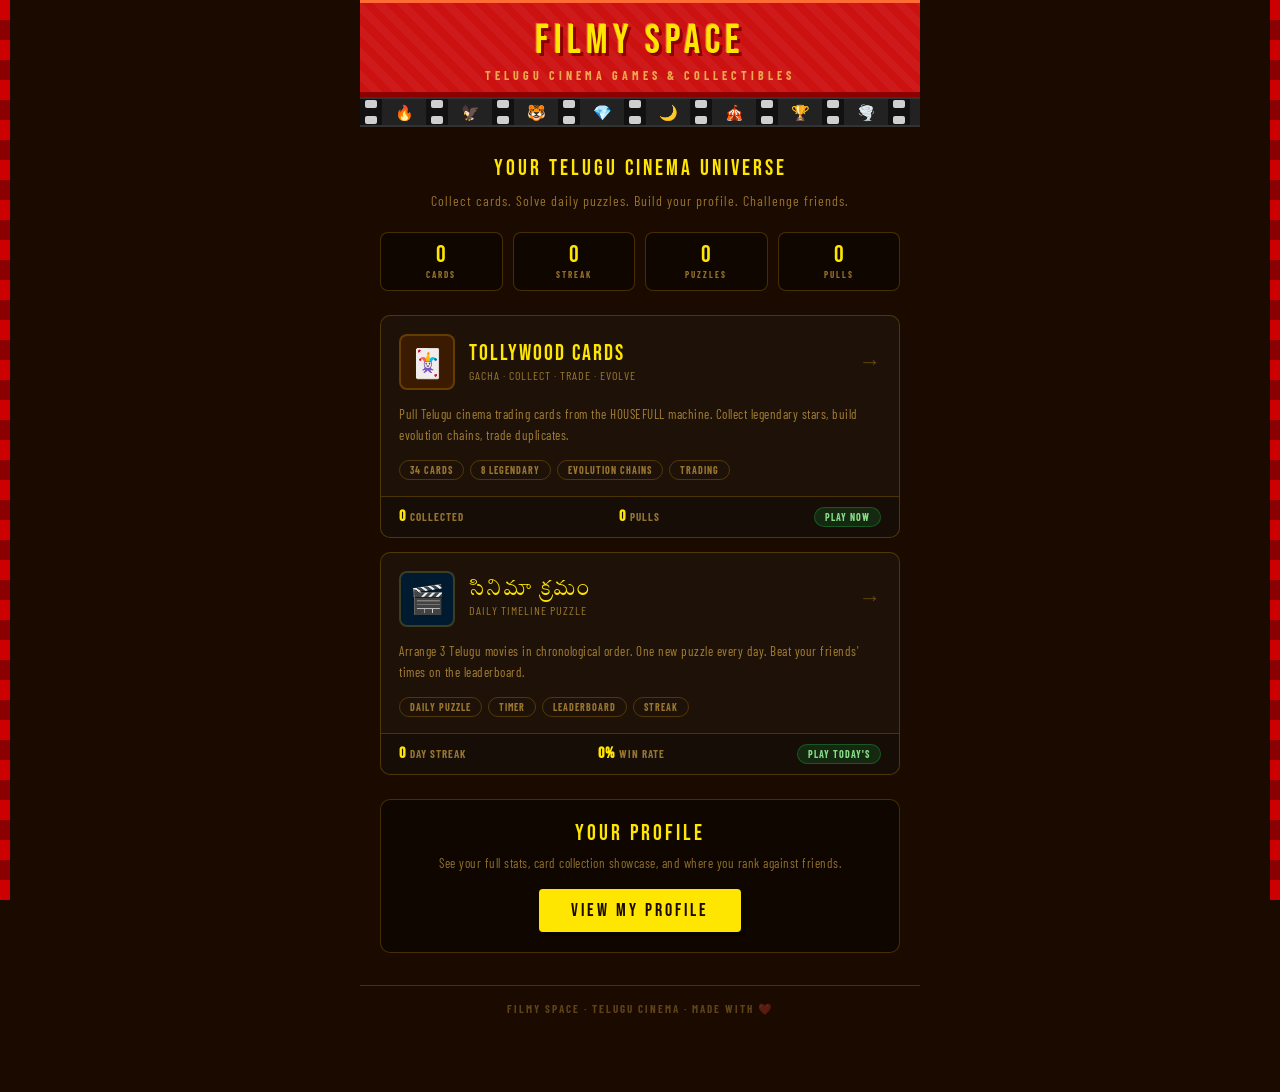
==== commit 324800dc: "Rename home.html to index.html" ====
--- a/index.html
+++ b/index.html
@@ -1,685 +1,242 @@
 <!DOCTYPE html>
 <html lang="en">
 <head>
-<meta charset="UTF-8">
-<meta name="viewport" content="width=device-width, initial-scale=1.0">
-<title>Tollywood Cards</title>
-<link href="https://fonts.googleapis.com/css2?family=Bebas+Neue&family=Barlow+Condensed:wght@400;700;900&display=swap" rel="stylesheet">
+<meta charset="UTF-8"/>
+<meta name="viewport" content="width=device-width, initial-scale=1.0"/>
+<title>Filmy Space — Telugu Cinema Games</title>
+<meta name="description" content="The home of Telugu cinema games. Collect cards, solve daily puzzles, build your profile."/>
+<link href="https://fonts.googleapis.com/css2?family=Bebas+Neue&family=Barlow+Condensed:wght@400;700;900&family=Tiro+Telugu&display=swap" rel="stylesheet"/>
 <style>
 *{box-sizing:border-box;margin:0;padding:0;}
-body{font-family:'Barlow Condensed',sans-serif;background:#1a0f00;min-height:100vh;display:flex;flex-direction:column;align-items:center;overflow-x:hidden;}
-.red-strip-l,.red-strip-r{position:fixed;top:0;bottom:0;width:10px;background:repeating-linear-gradient(0deg,#cc0000,#cc0000 20px,#8b0000 20px,#8b0000 40px);z-index:0;}
-.red-strip-l{left:0;}.red-strip-r{right:0;}
-.wall{width:100%;max-width:520px;min-height:100vh;background-color:#c4852a;background-image:repeating-linear-gradient(0deg,transparent,transparent 48px,rgba(0,0,0,.04) 48px,rgba(0,0,0,.04) 49px),repeating-linear-gradient(90deg,transparent,transparent 48px,rgba(0,0,0,.04) 48px,rgba(0,0,0,.04) 49px);position:relative;display:flex;flex-direction:column;align-items:center;padding-bottom:80px;}
-.wall::before{content:'';position:absolute;inset:0;background:radial-gradient(ellipse at 20% 30%,rgba(255,255,255,.06) 0%,transparent 50%),radial-gradient(ellipse at 80% 70%,rgba(0,0,0,.12) 0%,transparent 50%);pointer-events:none;}
-
-.banner{width:100%;background:#d42b2b;border-bottom:6px solid #8b0000;border-top:4px solid #ff6b35;padding:10px 0 6px;text-align:center;position:relative;overflow:hidden;}
+:root{
+  --gold:#FFE600;--gold2:#D4960A;--gold-dim:rgba(255,200,80,.55);
+  --dark:#1a0a00;--panel:#1e1208;--red:#cc1111;
+  --border:rgba(212,150,10,.28);
+}
+body{font-family:'Barlow Condensed',sans-serif;background:var(--dark);min-height:100vh;color:var(--gold);overflow-x:hidden;}
+.strip{position:fixed;top:0;bottom:0;width:10px;background:repeating-linear-gradient(0deg,#cc0000 0,#cc0000 20px,#8b0000 20px,#8b0000 40px);z-index:100;}
+.strip-l{left:0;}.strip-r{right:0;}
+.page{max-width:560px;margin:0 auto;display:flex;flex-direction:column;align-items:center;min-height:100vh;padding-bottom:60px;}
+
+/* Banner */
+.banner{width:100%;background:var(--red);border-bottom:5px solid #8b0000;border-top:3px solid #ff6b35;padding:14px 0 10px;text-align:center;position:relative;overflow:hidden;}
 .banner::before{content:'';position:absolute;inset:0;background:repeating-linear-gradient(45deg,transparent,transparent 8px,rgba(255,255,255,.04) 8px,rgba(255,255,255,.04) 16px);}
-.banner-title{font-family:'Bebas Neue',cursive;font-size:38px;color:#FFE600;letter-spacing:4px;text-shadow:3px 3px 0 #8b0000,-1px -1px 0 #ff6b35;position:relative;z-index:1;}
-.banner-sub{font-size:13px;color:rgba(255,230,100,.8);letter-spacing:3px;font-weight:700;position:relative;z-index:1;margin-top:2px;}
-
-.filmstrip{width:100%;height:36px;background:#111;display:flex;align-items:center;overflow:hidden;border-top:2px solid #333;border-bottom:2px solid #333;}
-.filmstrip-track{display:flex;animation:filmroll 8s linear infinite;white-space:nowrap;}
-.fhole{display:inline-flex;flex-direction:column;align-items:center;justify-content:space-between;height:36px;padding:4px 6px;gap:4px;}
-.fhole span{display:block;width:14px;height:10px;background:#fff;border-radius:2px;opacity:.85;}
-.fhole-content{display:inline-block;width:52px;height:36px;background:#222;font-size:18px;line-height:36px;text-align:center;}
+.banner-title{font-family:'Bebas Neue',cursive;font-size:40px;color:var(--gold);letter-spacing:5px;text-shadow:3px 3px 0 #8b0000,-1px -1px 0 #ff6b35;position:relative;z-index:1;}
+.banner-sub{font-size:12px;color:rgba(255,230,100,.7);letter-spacing:4px;font-weight:700;position:relative;z-index:1;margin-top:3px;}
+
+/* Filmstrip */
+.filmstrip{width:100%;height:30px;background:#111;display:flex;align-items:center;overflow:hidden;border-top:2px solid #333;border-bottom:2px solid #333;}
+.filmstrip-track{display:flex;animation:filmroll 10s linear infinite;white-space:nowrap;}
+.fhole{display:inline-flex;flex-direction:column;align-items:center;justify-content:space-between;height:30px;padding:3px 5px;gap:4px;}
+.fhole span{display:block;width:12px;height:8px;background:#fff;border-radius:2px;opacity:.8;}
+.fhole-content{display:inline-block;width:44px;height:30px;background:#222;font-size:15px;line-height:30px;text-align:center;}
 @keyframes filmroll{from{transform:translateX(0);}to{transform:translateX(-50%);}}
 
-.nav-tabs{display:flex;width:100%;max-width:400px;gap:6px;padding:16px 24px 0;}
-.nav-tab{flex:1;padding:9px 6px;font-family:'Bebas Neue',cursive;font-size:16px;letter-spacing:2px;border:none;border-radius:6px 6px 0 0;cursor:pointer;transition:all .18s;background:rgba(0,0,0,.3);color:rgba(255,200,80,.5);}
-.nav-tab.active{background:#e8b84b;color:#3d1a00;}
-.nav-tab:hover:not(.active){background:rgba(0,0,0,.45);color:rgba(255,200,80,.8);}
-.tab-pane{display:none;width:100%;flex-direction:column;align-items:center;}
-.tab-pane.active{display:flex;}
-
-.booth-wrap{width:100%;max-width:400px;padding:0 24px;margin-top:0;}
-.booth-frame{background:#e8b84b;border-radius:0 0 4px 4px;padding:14px;border:4px solid #8b5e0a;border-top:none;box-shadow:inset 0 0 0 3px #d4a030,inset 0 0 0 6px #a06820,8px 8px 0 rgba(0,0,0,.35);}
-.booth-price{text-align:center;font-family:'Bebas Neue',cursive;font-size:30px;color:#3d1a00;letter-spacing:2px;margin-bottom:10px;}
-
-.window-outer{background:#1a0a00;border-radius:2px;padding:6px;border:3px solid #6b3d00;position:relative;overflow:hidden;height:260px;}
-.grill-svg{position:absolute;inset:0;width:100%;height:100%;z-index:10;pointer-events:none;}
-.window-interior{width:100%;height:100%;background:#0d0500;position:absolute;inset:0;display:flex;align-items:flex-end;justify-content:center;overflow:hidden;}
-.window-interior::before{content:'';position:absolute;bottom:70px;left:50%;transform:translateX(-50%);width:200px;height:80px;background:radial-gradient(ellipse,rgba(255,180,50,.15) 0%,transparent 70%);pointer-events:none;}
-
-.hand-wrap{position:absolute;bottom:-220px;left:50%;transform:translateX(-50%);z-index:5;display:flex;flex-direction:column;align-items:center;width:160px;}
-.hand-wrap.reaching{animation:handReach 1.0s cubic-bezier(.25,.46,.45,.94) forwards;}
-.hand-wrap.retreating{animation:handRetreat .65s ease-in forwards;}
-@keyframes handReach{0%{bottom:-220px;}55%{bottom:38px;}75%{bottom:28px;}100%{bottom:34px;}}
-@keyframes handRetreat{0%{bottom:34px;}100%{bottom:-220px;}}
-.hand-cards{display:flex;align-items:flex-end;margin-bottom:-2px;}
-.hand-card{width:48px;height:68px;border-radius:5px;border:2px solid rgba(255,255,255,.9);display:flex;align-items:center;justify-content:center;font-size:18px;box-shadow:2px 2px 8px rgba(0,0,0,.7);opacity:0;transition:opacity .25s;position:relative;overflow:hidden;margin:0 -5px;}
-.hand-card.show{opacity:1;}
-.hand-card::after{content:'';position:absolute;inset:0;background:linear-gradient(135deg,rgba(255,255,255,.15) 0%,transparent 60%);}
-.hand-svg{width:80px;filter:drop-shadow(0 -6px 12px rgba(0,0,0,.7));flex-shrink:0;}
-
-.housefull-sign{position:absolute;bottom:6px;left:50%;transform:translateX(-50%);z-index:20;cursor:pointer;}
-.housefull-sign:hover{filter:brightness(1.08);}
-.housefull-sign.knock1{animation:knock .35s ease-out;}
-@keyframes knock{0%{transform:translateX(-50%) rotate(0);}20%{transform:translateX(-50%) rotate(-4deg) translateY(-3px);}45%{transform:translateX(-50%) rotate(3deg) translateY(-1px);}65%{transform:translateX(-50%) rotate(-2deg);}100%{transform:translateX(-50%) rotate(0);}}
-.housefull-sign.lifted{animation:liftSign .4s ease-in forwards;}
-.housefull-sign.lowered{animation:lowerSign .35s ease-out forwards;}
-@keyframes liftSign{0%{transform:translateX(-50%) translateY(0) rotate(0);opacity:1;}100%{transform:translateX(-50%) translateY(80px) rotate(8deg);opacity:0;}}
-@keyframes lowerSign{0%{transform:translateX(-50%) translateY(80px) rotate(8deg);opacity:0;}100%{transform:translateX(-50%) translateY(0) rotate(0);opacity:1;}}
-
-/* hint — always shown on idle state */
-.sign-hint{position:absolute;bottom:60px;left:50%;transform:translateX(-50%);z-index:25;display:flex;flex-direction:column;align-items:center;gap:2px;pointer-events:none;opacity:1;transition:opacity .3s;}
-.sign-hint.hidden{opacity:0;}
-.sign-hint-arrow{font-size:22px;animation:bounceDown 1.1s ease-in-out infinite;}
-.sign-hint-text{font-family:'Bebas Neue',cursive;font-size:11px;color:#FFE600;letter-spacing:2px;background:rgba(0,0,0,.65);padding:2px 8px;border-radius:4px;white-space:nowrap;}
-@keyframes bounceDown{0%,100%{transform:translateY(0);}50%{transform:translateY(6px);}}
-
-.collect-btn{display:none;width:100%;background:#FFE600;color:#3d1a00;border:none;padding:10px;font-family:'Bebas Neue',cursive;font-size:22px;letter-spacing:3px;cursor:pointer;margin-top:10px;border:3px solid #8b5e0a;box-shadow:4px 4px 0 rgba(0,0,0,.3);transition:background .15s,transform .1s;}
-.collect-btn:hover{background:#fff176;transform:translateY(-1px);}
-.collect-hint{display:none;text-align:center;font-family:'Bebas Neue',cursive;font-size:12px;color:#FFE600;letter-spacing:2px;background:rgba(0,0,0,.5);padding:6px 14px;border-radius:4px;margin-top:8px;animation:pulse 1.4s ease-in-out infinite;}
-@keyframes pulse{0%,100%{opacity:1;}50%{opacity:.45;}}
-
-/* TRAY */
-.tray-label{font-family:'Bebas Neue',cursive;font-size:12px;color:rgba(255,200,80,.8);letter-spacing:2px;text-align:center;margin-top:16px;margin-bottom:6px;display:none;background:rgba(0,0,0,.45);padding:6px 16px;border-radius:4px;max-width:360px;}
-.cards-tray{display:flex;gap:10px;justify-content:center;flex-wrap:wrap;max-width:400px;padding:0 24px;min-height:10px;}
-
-.tray-card{width:80px;border-radius:8px;border:2px solid rgba(255,255,255,.85);display:flex;flex-direction:column;align-items:center;justify-content:flex-start;padding-bottom:8px;cursor:pointer;position:relative;overflow:hidden;animation:cardSlide .4s cubic-bezier(.34,1.56,.64,1) both;box-shadow:3px 4px 12px rgba(0,0,0,.5);transition:transform .18s,opacity .35s,scale .35s;}
-.tray-card:hover{transform:translateY(-6px) rotate(-3deg);}
-.tray-card.collected{opacity:0;transform:scale(0.65) translateY(-12px)!important;pointer-events:none;}
-.tray-card::after{content:'';position:absolute;inset:0;background:linear-gradient(135deg,rgba(255,255,255,.18) 0%,transparent 60%);}
-.tc-top{padding:10px 4px 4px;display:flex;flex-direction:column;align-items:center;}
-.tray-card .tc-emoji{font-size:26px;}
-.tray-card .tc-name{font-size:8px;font-weight:900;text-align:center;padding:0 4px;color:rgba(255,255,255,.95);text-shadow:0 1px 3px rgba(0,0,0,.6);margin-top:4px;line-height:1.2;}
-.tray-card .tc-role{font-size:7px;color:rgba(255,255,255,.7);text-align:center;padding:0 4px;line-height:1.2;margin-top:2px;}
-.tray-card .tc-lv{font-size:8px;font-weight:900;letter-spacing:1px;color:#FFE600;margin-top:3px;}
-.tray-card .tc-rarity{font-size:7px;font-weight:900;letter-spacing:1px;background:rgba(0,0,0,.5);color:#fff;padding:1px 5px;border-radius:3px;margin-top:3px;}
-.tray-card .tc-new{position:absolute;top:4px;left:4px;background:#FFE600;color:#3d1a00;font-size:7px;font-weight:900;padding:1px 5px;border-radius:3px;letter-spacing:1px;}
-/* level hint strip at bottom of tray card */
-.tc-lvhint{font-size:6px;color:rgba(255,220,100,.75);text-align:center;padding:0 4px;line-height:1.3;margin-top:4px;border-top:1px solid rgba(255,255,255,.12);padding-top:4px;width:100%;}
-
-.legendary-shimmer{position:relative;overflow:hidden;}
-.legendary-shimmer::before{content:'';position:absolute;top:-50%;left:-60%;width:40%;height:200%;background:linear-gradient(105deg,transparent 40%,rgba(255,255,255,.3) 50%,transparent 60%);animation:shimmer 2.2s ease-in-out infinite;pointer-events:none;z-index:3;}
-@keyframes shimmer{0%{left:-60%;}100%{left:120%;}}
-@keyframes cardSlide{0%{transform:translateY(30px) rotate(10deg);opacity:0;}100%{transform:translateY(0) rotate(0);opacity:1;}}
-
-.pull-again{display:none;margin:16px auto 0;background:transparent;border:2px solid rgba(255,200,80,.6);color:rgba(255,200,80,.9);padding:8px 28px;font-family:'Bebas Neue',cursive;font-size:18px;letter-spacing:3px;cursor:pointer;transition:all .18s;}
-.pull-again:hover{background:rgba(255,200,80,.15);border-color:#FFE600;color:#FFE600;}
-
-.stats-row{display:flex;gap:16px;justify-content:center;flex-wrap:wrap;margin-top:20px;padding:0 24px;}
-.stat{text-align:center;}
-.stat-num{font-family:'Bebas Neue',cursive;font-size:28px;color:#FFE600;line-height:1;}
-.stat-label{font-size:10px;color:rgba(255,200,80,.5);letter-spacing:2px;font-weight:700;}
-.stat-div{width:1px;background:rgba(255,200,80,.2);margin:4px 0;}
-
-/* COLLECTION */
-.coll-section{width:100%;max-width:400px;padding:0 24px;margin-top:20px;}
-.coll-header{display:flex;align-items:center;justify-content:space-between;margin-bottom:14px;}
-.coll-title{font-family:'Bebas Neue',cursive;font-size:22px;color:#FFE600;letter-spacing:3px;}
-.coll-count{font-size:12px;color:rgba(255,200,80,.6);font-weight:700;letter-spacing:1px;}
-.coll-filter{display:flex;gap:6px;margin-bottom:12px;flex-wrap:wrap;}
-.cf-btn{padding:4px 12px;border-radius:14px;border:1px solid rgba(212,150,10,.3);background:transparent;font-size:11px;font-weight:700;cursor:pointer;color:rgba(255,200,80,.55);letter-spacing:1px;transition:all .15s;}
-.cf-btn.active{background:#FFE600;color:#3d1a00;border-color:#FFE600;}
-.coll-grid{display:grid;grid-template-columns:repeat(auto-fill,minmax(72px,1fr));gap:8px;}
-.coll-item{aspect-ratio:5/7;border-radius:6px;border:1.5px solid rgba(255,255,255,.7);display:flex;flex-direction:column;align-items:center;justify-content:center;position:relative;overflow:hidden;transition:transform .15s;}
-.coll-item.owned:hover{transform:scale(1.06);}
-.coll-item:not(.owned){opacity:.18;filter:grayscale(1);}
-.coll-item .ci-name{font-size:7px;font-weight:900;color:rgba(255,255,255,.9);text-shadow:0 1px 3px rgba(0,0,0,.7);text-align:center;padding:0 3px;margin-top:2px;line-height:1.2;}
-.coll-item .ci-role{font-size:6px;color:rgba(255,255,255,.6);text-align:center;padding:0 3px;line-height:1.2;margin-top:1px;}
-.coll-item .ci-dup{position:absolute;top:3px;right:3px;background:rgba(0,0,0,.6);color:#FFE600;font-size:7px;font-weight:900;padding:1px 4px;border-radius:3px;}
-.coll-item::after{content:'';position:absolute;inset:0;background:linear-gradient(135deg,rgba(255,255,255,.1) 0%,transparent 50%);pointer-events:none;}
-.level-badge{position:absolute;bottom:3px;left:3px;font-size:7px;font-weight:900;letter-spacing:.5px;padding:1px 5px;border-radius:3px;}
-.level-badge.lv1{background:rgba(100,150,255,.35);color:#adf;}
-.level-badge.lv2{background:rgba(200,150,50,.35);color:#ffd;}
-.level-badge.lv3{background:rgba(220,50,50,.35);color:#faa;}
-
-/* TRADE */
-.trade-section{width:100%;max-width:400px;padding:0 24px;margin-top:20px;}
-.trade-title{font-family:'Bebas Neue',cursive;font-size:22px;color:#FFE600;letter-spacing:3px;margin-bottom:4px;}
-.trade-desc{font-size:13px;color:rgba(255,200,80,.6);letter-spacing:1px;margin-bottom:16px;line-height:1.5;}
-.trade-slots{display:flex;gap:10px;justify-content:center;margin-bottom:16px;}
-.trade-slot{width:80px;height:112px;border-radius:8px;border:2px dashed rgba(255,200,80,.35);display:flex;flex-direction:column;align-items:center;justify-content:center;position:relative;overflow:hidden;background:rgba(0,0,0,.3);}
-.trade-slot.filled{border-style:solid;border-color:rgba(255,200,80,.7);}
-.trade-slot .ts-emoji{font-size:28px;}
-.trade-slot .ts-name{font-size:8px;font-weight:900;text-align:center;padding:0 4px;color:rgba(255,255,255,.9);margin-top:4px;line-height:1.2;}
-.trade-slot .ts-remove{position:absolute;top:3px;right:3px;background:rgba(204,17,17,.8);color:#fff;font-size:10px;font-weight:900;width:16px;height:16px;border-radius:50%;display:flex;align-items:center;justify-content:center;cursor:pointer;z-index:5;}
-.trade-slot .ts-empty{font-size:28px;opacity:.3;}
-.trade-slot .ts-label{font-size:9px;color:rgba(255,200,80,.4);letter-spacing:1px;margin-top:4px;}
-.trade-slot::after{content:'';position:absolute;inset:0;background:linear-gradient(135deg,rgba(255,255,255,.08) 0%,transparent 60%);pointer-events:none;}
-
-.trade-result-box{background:rgba(0,0,0,.4);border:1.5px solid rgba(255,200,80,.3);border-radius:8px;padding:16px;text-align:center;margin-bottom:16px;display:none;}
-.trade-result-box.show{display:block;}
-.tr-label{font-family:'Bebas Neue',cursive;font-size:14px;color:rgba(255,200,80,.7);letter-spacing:2px;margin-bottom:10px;}
-.tr-card{width:90px;height:126px;border-radius:8px;border:2px solid rgba(255,255,255,.85);display:inline-flex;flex-direction:column;align-items:center;justify-content:center;position:relative;overflow:hidden;animation:cardSlide .5s cubic-bezier(.34,1.56,.64,1) both;box-shadow:3px 4px 12px rgba(0,0,0,.5);}
-.tr-card::after{content:'';position:absolute;inset:0;background:linear-gradient(135deg,rgba(255,255,255,.18) 0%,transparent 60%);}
-.tr-card .tr-emoji{font-size:32px;}
-.tr-card .tr-name{font-size:9px;font-weight:900;color:rgba(255,255,255,.95);text-align:center;padding:0 6px;margin-top:5px;line-height:1.2;}
-.tr-card .tr-role{font-size:7px;color:rgba(255,255,255,.7);text-align:center;padding:0 4px;margin-top:2px;line-height:1.2;}
-.tr-card .tr-rarity{position:absolute;bottom:6px;font-size:7px;font-weight:900;letter-spacing:1px;background:rgba(0,0,0,.5);color:#fff;padding:1px 5px;border-radius:3px;}
-
-.trade-btn{width:100%;background:#cc1111;color:#fff;border:none;font-family:'Bebas Neue',cursive;font-size:20px;letter-spacing:3px;padding:12px;cursor:pointer;border-radius:4px;box-shadow:4px 4px 0 rgba(0,0,0,.3);transition:all .15s;margin-bottom:8px;}
-.trade-btn:hover:not(:disabled){background:#e32020;transform:translateY(-1px);}
-.trade-btn:disabled{opacity:.4;cursor:not-allowed;transform:none;}
-.trade-again-btn{width:100%;background:rgba(255,200,80,.15);color:#FFE600;border:2px solid rgba(255,200,80,.5);font-family:'Bebas Neue',cursive;font-size:18px;letter-spacing:3px;padding:11px;cursor:pointer;border-radius:4px;transition:all .18s;margin-bottom:8px;display:none;}
-.trade-again-btn:hover{background:rgba(255,200,80,.25);border-color:#FFE600;}
-.trade-label{text-align:center;font-size:11px;color:rgba(255,200,80,.5);letter-spacing:1px;margin-bottom:16px;}
-.trade-select-title{font-family:'Bebas Neue',cursive;font-size:16px;color:rgba(255,200,80,.7);letter-spacing:2px;margin-bottom:10px;}
-.trade-grid{display:grid;grid-template-columns:repeat(auto-fill,minmax(70px,1fr));gap:8px;max-height:320px;overflow-y:auto;padding-right:2px;}
-.trade-grid::-webkit-scrollbar{width:3px;}
-.trade-grid::-webkit-scrollbar-thumb{background:rgba(212,150,10,.5);border-radius:2px;}
-.trade-pick{aspect-ratio:5/7;border-radius:6px;border:1.5px solid rgba(255,255,255,.5);display:flex;flex-direction:column;align-items:center;justify-content:center;cursor:pointer;position:relative;overflow:hidden;transition:transform .15s,border-color .15s;}
-.trade-pick:hover{transform:scale(1.05);}
-.trade-pick.selected{border-color:#FFE600;border-width:2.5px;box-shadow:0 0 0 2px rgba(255,230,0,.3);}
-.trade-pick .tp-emoji{font-size:20px;}
-.trade-pick .tp-name{font-size:7px;font-weight:900;color:rgba(255,255,255,.9);text-align:center;padding:0 3px;margin-top:3px;line-height:1.2;}
-.trade-pick .tp-count{position:absolute;top:3px;right:3px;background:rgba(0,0,0,.6);color:#FFE600;font-size:7px;font-weight:900;padding:1px 4px;border-radius:3px;}
-.trade-pick::after{content:'';position:absolute;inset:0;background:linear-gradient(135deg,rgba(255,255,255,.1) 0%,transparent 50%);pointer-events:none;}
-.empty-trade{text-align:center;padding:30px;color:rgba(255,200,80,.4);font-size:13px;letter-spacing:1px;}
-
-.toast{position:fixed;bottom:30px;left:50%;transform:translateX(-50%) translateY(80px);background:#FFE600;color:#3d1a00;padding:9px 22px;font-family:'Bebas Neue',cursive;font-size:18px;letter-spacing:2px;border:3px solid #D4960A;z-index:999;transition:transform .35s cubic-bezier(.34,1.56,.64,1);pointer-events:none;white-space:nowrap;box-shadow:4px 4px 0 rgba(0,0,0,.4);}
-.toast.show{transform:translateX(-50%) translateY(0);}
-.loading{font-family:'Bebas Neue',cursive;color:#FFE600;font-size:22px;letter-spacing:3px;text-align:center;margin-top:40px;}
+/* Hero */
+.hero{width:100%;padding:28px 20px 20px;text-align:center;}
+.hero-title{font-family:'Bebas Neue',cursive;font-size:22px;color:var(--gold);letter-spacing:3px;margin-bottom:8px;}
+.hero-sub{font-size:14px;color:var(--gold-dim);letter-spacing:1px;line-height:1.6;}
+
+/* Quick stats bar */
+.quick-stats{
+  display:flex;width:100%;padding:0 20px;gap:10px;margin-bottom:24px;
+}
+.qs{
+  flex:1;background:rgba(0,0,0,.4);border:1.5px solid var(--border);
+  border-radius:8px;padding:10px 8px;text-align:center;
+}
+.qs-num{font-family:'Bebas Neue',cursive;font-size:24px;color:var(--gold);line-height:1;}
+.qs-lbl{font-size:9px;color:var(--gold-dim);letter-spacing:2px;font-weight:700;margin-top:2px;text-transform:uppercase;}
+
+/* Game cards */
+.games{width:100%;padding:0 20px;display:flex;flex-direction:column;gap:14px;margin-bottom:24px;}
+
+.game-card{
+  width:100%;background:var(--panel);
+  border:1.5px solid var(--border);border-radius:10px;
+  overflow:hidden;text-decoration:none;
+  display:block;transition:transform .18s,border-color .18s;
+}
+.game-card:hover{transform:translateY(-3px);border-color:rgba(212,150,10,.6);}
+
+.gc-top{padding:18px 18px 14px;display:flex;align-items:center;gap:14px;}
+.gc-icon{width:56px;height:56px;border-radius:8px;display:flex;align-items:center;justify-content:center;font-size:28px;flex-shrink:0;border:2px solid var(--border);}
+.gc-info{flex:1;}
+.gc-title{font-family:'Bebas Neue',cursive;font-size:22px;color:var(--gold);letter-spacing:2px;line-height:1;}
+.gc-subtitle{font-size:12px;color:var(--gold-dim);letter-spacing:1px;margin-top:3px;}
+.gc-arrow{font-family:'Bebas Neue',cursive;font-size:22px;color:rgba(212,150,10,.4);}
+.gc-desc{font-size:13px;color:rgba(255,200,80,.6);padding:0 18px 14px;line-height:1.6;letter-spacing:.5px;}
+.gc-tags{display:flex;gap:6px;padding:0 18px 16px;flex-wrap:wrap;}
+.gc-tag{font-size:10px;font-weight:700;letter-spacing:1px;padding:3px 10px;border-radius:12px;border:1px solid var(--border);color:var(--gold-dim);}
+.gc-footer{
+  background:rgba(0,0,0,.3);border-top:1px solid var(--border);
+  padding:10px 18px;display:flex;justify-content:space-between;align-items:center;
+}
+.gc-stat{font-size:11px;color:var(--gold-dim);letter-spacing:1px;font-weight:700;}
+.gc-stat span{color:var(--gold);font-family:'Bebas Neue',cursive;font-size:16px;margin-right:4px;}
+.gc-live{font-size:10px;font-weight:700;letter-spacing:1px;padding:3px 10px;border-radius:10px;background:rgba(30,200,80,.15);border:1px solid rgba(30,200,80,.3);color:#88dd88;}
+
+/* Profile CTA */
+.profile-cta{
+  width:100%;padding:0 20px;margin-bottom:24px;
+}
+.profile-box{
+  background:rgba(0,0,0,.4);border:1.5px solid var(--border);
+  border-radius:10px;padding:20px;text-align:center;
+}
+.profile-box-title{font-family:'Bebas Neue',cursive;font-size:22px;color:var(--gold);letter-spacing:3px;margin-bottom:6px;}
+.profile-box-sub{font-size:13px;color:var(--gold-dim);letter-spacing:.5px;margin-bottom:16px;line-height:1.6;}
+.profile-btn{
+  display:inline-block;background:var(--gold);color:var(--dark);
+  font-family:'Bebas Neue',cursive;font-size:18px;letter-spacing:3px;
+  padding:11px 32px;border-radius:4px;text-decoration:none;
+  box-shadow:4px 4px 0 rgba(0,0,0,.3);transition:background .15s,transform .1s;
+  border:none;cursor:pointer;
+}
+.profile-btn:hover{background:#fff176;transform:translateY(-2px);}
+
+/* Footer */
+.hub-footer{
+  width:100%;padding:16px 20px;text-align:center;
+  border-top:1px solid var(--border);margin-top:8px;
+}
+.hub-footer-text{font-size:11px;color:rgba(255,200,80,.3);letter-spacing:2px;font-weight:700;}
 </style>
 </head>
 <body>
-<div class="red-strip-l"></div>
-<div class="red-strip-r"></div>
-<div class="wall">
-  <div class="banner">
-    <div class="banner-title">TOLLYWOOD CARDS</div>
-    <div class="banner-sub">TELUGU CINEMA TRADING CARDS</div>
-  </div>
-  <div class="filmstrip">
-    <div class="filmstrip-track" id="ftrack"></div>
-    <div class="filmstrip-track" id="ftrack2"></div>
-  </div>
-
-  <div id="loading" class="loading" style="margin-top:40px;">LOADING...</div>
-
-  <div id="app" style="display:none;width:100%;flex-direction:column;align-items:center;">
-    <div class="nav-tabs">
-      <button class="nav-tab active" onclick="switchTab('play')">🎰 PLAY</button>
-      <button class="nav-tab" onclick="switchTab('collection')">🃏 COLLECTION</button>
-      <button class="nav-tab" onclick="switchTab('trade')">🔄 TRADE</button>
-    </div>
-
-    <!-- PLAY TAB -->
-    <div class="tab-pane active" id="tab-play">
-      <div class="booth-wrap">
-        <div class="booth-frame">
-          <div class="booth-price">BALCONY &nbsp; RE. 1.00</div>
-          <div class="window-outer">
-            <div class="window-interior">
-              <div class="hand-wrap" id="hand">
-                <div class="hand-cards" id="hand-cards"></div>
-                <svg class="hand-svg" viewBox="0 0 80 110" xmlns="http://www.w3.org/2000/svg">
-                  <rect x="10" y="55" width="60" height="55" rx="8" fill="#c68642"/>
-                  <rect x="16" y="62" width="48" height="44" rx="5" fill="#b5762e"/>
-                  <rect x="12" y="8"  width="13" height="52" rx="6" fill="#c68642"/>
-                  <rect x="28" y="2"  width="13" height="58" rx="6" fill="#c68642"/>
-                  <rect x="44" y="4"  width="13" height="56" rx="6" fill="#c68642"/>
-                  <rect x="57" y="14" width="13" height="46" rx="6" fill="#c68642"/>
-                  <rect x="0"  y="42" width="14" height="32" rx="7" fill="#c68642"/>
-                  <rect x="13" y="46" width="11" height="2" rx="1" fill="#a06020" opacity="0.5"/>
-                  <rect x="29" y="46" width="11" height="2" rx="1" fill="#a06020" opacity="0.5"/>
-                  <rect x="45" y="46" width="11" height="2" rx="1" fill="#a06020" opacity="0.5"/>
-                  <rect x="58" y="46" width="11" height="2" rx="1" fill="#a06020" opacity="0.5"/>
-                </svg>
-              </div>
-            </div>
-            <svg class="grill-svg" viewBox="0 0 100 100" preserveAspectRatio="none" xmlns="http://www.w3.org/2000/svg">
-              <defs>
-                <mask id="grillMask"><rect width="100" height="100" fill="white"/><rect x="32" y="78" width="36" height="22" fill="black"/></mask>
-                <pattern id="grillPat" x="0" y="0" width="8" height="8" patternUnits="userSpaceOnUse">
-                  <rect width="8" height="8" fill="transparent"/>
-                  <line x1="0" y1="0" x2="0" y2="8" stroke="rgba(60,30,5,0.65)" stroke-width="1.5"/>
-                  <line x1="0" y1="0" x2="8" y2="0" stroke="rgba(60,30,5,0.65)" stroke-width="1.5"/>
-                </pattern>
-              </defs>
-              <rect width="100" height="100" fill="url(#grillPat)" mask="url(#grillMask)"/>
-              <rect x="30" y="76" width="40" height="24" rx="2" fill="none" stroke="#8b5e0a" stroke-width="1.5"/>
-            </svg>
-            <!-- KNOCK HERE hint — always visible in idle state -->
-            <div class="sign-hint" id="sign-hint">
-              <div class="sign-hint-arrow">👇</div>
-              <div class="sign-hint-text">KNOCK HERE</div>
-            </div>
-            <div class="housefull-sign" id="hfsign" onclick="onSignClick()">
-              <svg width="130" height="52" viewBox="0 0 130 52" xmlns="http://www.w3.org/2000/svg">
-                <rect x="4" y="6" width="122" height="44" rx="4" fill="rgba(0,0,0,0.45)"/>
-                <rect x="0" y="2" width="122" height="44" rx="4" fill="#8B4513"/>
-                <line x1="0" y1="14" x2="122" y2="12" stroke="rgba(255,255,255,0.07)" stroke-width="1"/>
-                <line x1="0" y1="26" x2="122" y2="24" stroke="rgba(0,0,0,0.1)" stroke-width="1"/>
-                <line x1="0" y1="36" x2="122" y2="34" stroke="rgba(255,255,255,0.05)" stroke-width="1"/>
-                <rect x="3" y="5" width="116" height="36" rx="3" fill="none" stroke="rgba(255,200,100,0.25)" stroke-width="1"/>
-                <rect x="5" y="7" width="112" height="32" rx="2" fill="#cc1111"/>
-                <circle cx="10" cy="12" r="3" fill="#888" stroke="#555" stroke-width="0.5"/>
-                <circle cx="112" cy="12" r="3" fill="#888" stroke="#555" stroke-width="0.5"/>
-                <circle cx="10" cy="34" r="3" fill="#888" stroke="#555" stroke-width="0.5"/>
-                <circle cx="112" cy="34" r="3" fill="#888" stroke="#555" stroke-width="0.5"/>
-                <text x="61" y="30" font-family="'Bebas Neue',cursive" font-size="20" fill="#FFE600" text-anchor="middle" letter-spacing="3">HOUSEFULL</text>
-              </svg>
-            </div>
-          </div>
-          <button class="collect-btn" id="collect-btn" onclick="collectAll()">COLLECT CARDS</button>
-          <div class="collect-hint" id="collect-hint">👆 TAP EACH CARD BELOW TO COLLECT IT</div>
+<div class="strip strip-l"></div>
+<div class="strip strip-r"></div>
+
+<div class="page">
+  <div class="banner" style="width:100%">
+    <div class="banner-title">FILMY SPACE</div>
+    <div class="banner-sub">TELUGU CINEMA GAMES & COLLECTIBLES</div>
+  </div>
+
+  <div class="filmstrip" style="width:100%">
+    <div class="filmstrip-track" id="fs1"></div>
+    <div class="filmstrip-track" id="fs2"></div>
+  </div>
+
+  <div class="hero">
+    <div class="hero-title">YOUR TELUGU CINEMA UNIVERSE</div>
+    <div class="hero-sub">Collect cards. Solve daily puzzles. Build your profile. Challenge friends.</div>
+  </div>
+
+  <div class="quick-stats">
+    <div class="qs">
+      <div class="qs-num" id="qs-cards">0</div>
+      <div class="qs-lbl">Cards</div>
+    </div>
+    <div class="qs">
+      <div class="qs-num" id="qs-streak">0</div>
+      <div class="qs-lbl">Streak</div>
+    </div>
+    <div class="qs">
+      <div class="qs-num" id="qs-puzzles">0</div>
+      <div class="qs-lbl">Puzzles</div>
+    </div>
+    <div class="qs">
+      <div class="qs-num" id="qs-pulls">0</div>
+      <div class="qs-lbl">Pulls</div>
+    </div>
+  </div>
+
+  <div class="games">
+
+    <!-- Tollywood Cards -->
+    <a class="game-card" href="index.html">
+      <div class="gc-top">
+        <div class="gc-icon" style="background:#3a1a00;">🃏</div>
+        <div class="gc-info">
+          <div class="gc-title">TOLLYWOOD CARDS</div>
+          <div class="gc-subtitle">GACHA · COLLECT · TRADE · EVOLVE</div>
         </div>
-      </div>
-
-      <div class="tray-label" id="tray-label">👆 TAP EACH CARD TO COLLECT IT</div>
-      <div class="cards-tray" id="cards-tray"></div>
-      <button class="pull-again" id="pull-again" onclick="resetPull()">KNOCK AGAIN</button>
-
-      <div class="stats-row">
-        <div class="stat"><div class="stat-num" id="s-coll">0</div><div class="stat-label">Collected</div></div>
-        <div class="stat-div"></div>
-        <div class="stat"><div class="stat-num" id="s-total">0</div><div class="stat-label">Total</div></div>
-        <div class="stat-div"></div>
-        <div class="stat"><div class="stat-num" id="s-pulls">0</div><div class="stat-label">Pulls</div></div>
-        <div class="stat-div"></div>
-        <div class="stat"><div class="stat-num" id="s-trades">0</div><div class="stat-label">Trades</div></div>
-      </div>
-    </div>
-
-    <!-- COLLECTION TAB -->
-    <div class="tab-pane" id="tab-collection">
-      <div class="coll-section">
-        <div class="coll-header">
-          <div class="coll-title">MY COLLECTION</div>
-          <div class="coll-count" id="coll-count">0 / 0</div>
+        <div class="gc-arrow">→</div>
+      </div>
+      <div class="gc-desc">Pull Telugu cinema trading cards from the HOUSEFULL machine. Collect legendary stars, build evolution chains, trade duplicates.</div>
+      <div class="gc-tags">
+        <span class="gc-tag">34 CARDS</span>
+        <span class="gc-tag">8 LEGENDARY</span>
+        <span class="gc-tag">EVOLUTION CHAINS</span>
+        <span class="gc-tag">TRADING</span>
+      </div>
+      <div class="gc-footer">
+        <div class="gc-stat"><span id="gc-collected">0</span>COLLECTED</div>
+        <div class="gc-stat"><span id="gc-pulls-stat">0</span>PULLS</div>
+        <div class="gc-live">PLAY NOW</div>
+      </div>
+    </a>
+
+    <!-- సినిమా క్రమం -->
+    <a class="game-card" href="game/index.html">
+      <div class="gc-top">
+        <div class="gc-icon" style="background:#001a30;">🎬</div>
+        <div class="gc-info">
+          <div class="gc-title" style="font-family:'Tiro Telugu',serif;font-size:20px;">సినిమా క్రమం</div>
+          <div class="gc-subtitle">DAILY TIMELINE PUZZLE</div>
         </div>
-        <div class="coll-filter">
-          <button class="cf-btn active" onclick="setCF('all',this)">All</button>
-          <button class="cf-btn" onclick="setCF('common',this)">Common</button>
-          <button class="cf-btn" onclick="setCF('legendary',this)">Legendary</button>
-          <button class="cf-btn" onclick="setCF('levels',this)">Levels</button>
-        </div>
-        <div class="coll-grid" id="coll-grid"></div>
-      </div>
-    </div>
-
-    <!-- TRADE TAB -->
-    <div class="tab-pane" id="tab-trade">
-      <div class="trade-section">
-        <div class="trade-title">🔄 TRADE CARDS</div>
-        <div class="trade-desc">Select 3 cards from your collection to trade. You'll receive 1 random card — could be common or legendary!</div>
-        <div class="trade-slots">
-          <div class="trade-slot" id="ts-0"><span class="ts-empty">🃏</span><span class="ts-label">SLOT 1</span></div>
-          <div class="trade-slot" id="ts-1"><span class="ts-empty">🃏</span><span class="ts-label">SLOT 2</span></div>
-          <div class="trade-slot" id="ts-2"><span class="ts-empty">🃏</span><span class="ts-label">SLOT 3</span></div>
-        </div>
-
-        <div class="trade-result-box" id="trade-result-box">
-          <div class="tr-label">YOU RECEIVED!</div>
-          <div id="tr-card-wrap"></div>
-        </div>
-
-        <button class="trade-btn" id="trade-btn" onclick="doTrade()" disabled>SELECT 3 CARDS TO TRADE</button>
-        <button class="trade-again-btn" id="trade-again-btn" onclick="resetTrade()">TRADE AGAIN</button>
-        <div class="trade-label">Trade 3 → Get 1 random card</div>
-        <div class="trade-select-title">YOUR CARDS (tap to select)</div>
-        <div class="trade-grid" id="trade-grid"></div>
-        <div class="empty-trade" id="trade-empty" style="display:none">Collect some cards first!<br>Then come back to trade.</div>
-      </div>
-    </div>
+        <div class="gc-arrow">→</div>
+      </div>
+      <div class="gc-desc">Arrange 3 Telugu movies in chronological order. One new puzzle every day. Beat your friends' times on the leaderboard.</div>
+      <div class="gc-tags">
+        <span class="gc-tag">DAILY PUZZLE</span>
+        <span class="gc-tag">TIMER</span>
+        <span class="gc-tag">LEADERBOARD</span>
+        <span class="gc-tag">STREAK</span>
+      </div>
+      <div class="gc-footer">
+        <div class="gc-stat"><span id="gc-streak">0</span>DAY STREAK</div>
+        <div class="gc-stat"><span id="gc-winrate">0%</span>WIN RATE</div>
+        <div class="gc-live" id="todayBadge">PLAY TODAY'S</div>
+      </div>
+    </a>
+
+  </div>
+
+  <div class="profile-cta">
+    <div class="profile-box">
+      <div class="profile-box-title">YOUR PROFILE</div>
+      <div class="profile-box-sub">See your full stats, card collection showcase, and where you rank against friends.</div>
+      <a class="profile-btn" href="profile.html">VIEW MY PROFILE</a>
+    </div>
+  </div>
+
+  <div class="hub-footer">
+    <div class="hub-footer-text">FILMY SPACE · TELUGU CINEMA · MADE WITH ❤️</div>
   </div>
 </div>
 
-<div class="toast" id="toast"></div>
-
 <script>
-let CARDS = [];
-let state = { pulls:0, trades:0, inv:{}, currentDraw:[], tradeSelected:[] };
-let phase = 'idle';
-let collFilter = 'all';
-const SAVE_KEY = 'tollywood_v3';
-
-function save(){ localStorage.setItem(SAVE_KEY, JSON.stringify({pulls:state.pulls,trades:state.trades,inv:state.inv})); }
-function loadSaved(){
-  try{ const s=JSON.parse(localStorage.getItem(SAVE_KEY)); if(s){state.pulls=s.pulls||0;state.trades=s.trades||0;state.inv=s.inv||{};} }catch(e){}
-}
-
-/* filmstrip */
-(function(){
-  const e=['🎬','🎭','🌟','🏆','🎶','🎵','🔥','⭐','💎','🦅'];
-  let h='';
-  for(let i=0;i<20;i++) h+=`<span class="fhole"><span></span><span></span></span><span class="fhole-content">${e[i%e.length]}</span>`;
-  document.getElementById('ftrack').innerHTML=h;
-  document.getElementById('ftrack2').innerHTML=h;
-})();
-
-fetch('cards.json?_='+Date.now())
-  .then(r=>r.json())
-  .then(data=>{
-    CARDS=data;
-    loadSaved();
-    document.getElementById('loading').style.display='none';
-    document.getElementById('app').style.display='flex';
-    updateStats();
-    updateCollGrid();
-    updateTradeGrid();
-  })
-  .catch(()=>{ document.getElementById('loading').textContent='ERROR LOADING CARDS'; });
-
-/* ── DRAW: only base-level cards from pulls, never give same levelOf twice ── */
-function drawCards(){
-  const isLeg = Math.random() < (1/16);
-  // Only ever hand out cards that are NOT an evolution (no levelsFrom) — users must earn levels
-  let pool = isLeg
-    ? CARDS.filter(c => c.rarity==='legendary' && !c.levelsFrom)
-    : CARDS.filter(c => c.rarity==='common'    && !c.levelsFrom);
-  if(!pool.length) pool = CARDS.filter(c => !c.levelsFrom);
-
-  const n = 2 + Math.floor(Math.random()*2);
-  const result=[], usedIds=new Set(), usedGroups=new Set();
-  let tries=0;
-  while(result.length < n && tries < 80){
-    tries++;
-    const pick = pool[Math.floor(Math.random()*pool.length)];
-    if(usedIds.has(pick.id)) continue;
-    if(pick.levelOf && usedGroups.has(pick.levelOf)) continue;
-    usedIds.add(pick.id);
-    if(pick.levelOf) usedGroups.add(pick.levelOf);
-    result.push(pick);
-  }
-  return result;
-}
-
-/* ── SIGN CLICK ── */
-function onSignClick(){
-  if(phase!=='idle') return;
-  phase='knocking';
-  /* hide hint while animating */
-  document.getElementById('sign-hint').classList.add('hidden');
-  const sign=document.getElementById('hfsign');
-  sign.classList.remove('knock1'); void sign.offsetWidth; sign.classList.add('knock1');
-  sign.addEventListener('animationend',()=>{ sign.classList.remove('knock1'); setTimeout(startPull,180); },{once:true});
-}
-
-/* ── PULL ── */
-function startPull(){
-  phase='reaching';
-  state.pulls++;
-  document.getElementById('collect-btn').style.display='none';
-  document.getElementById('collect-hint').style.display='none';
-  state.currentDraw=drawCards();
-
-  const hc=document.getElementById('hand-cards');
-  hc.innerHTML='';
-  state.currentDraw.forEach((card,i)=>{
-    const el=document.createElement('div');
-    el.className='hand-card';
-    el.style.background=card.bg;
-    el.style.transform=`rotate(${(i-(state.currentDraw.length-1)/2)*14}deg)`;
-    el.style.zIndex=i;
-    el.innerHTML=`<span style="font-size:16px">${card.pic}</span>`;
-    hc.appendChild(el);
-  });
-
-  const sign=document.getElementById('hfsign');
-  sign.classList.remove('lowered'); sign.classList.add('lifted');
-
-  const hand=document.getElementById('hand');
-  hand.className='hand-wrap reaching';
-  hand.addEventListener('animationend',()=>{
-    if(phase!=='reaching') return;
-    phase='showing';
-    hc.querySelectorAll('.hand-card').forEach((el,i)=>setTimeout(()=>el.classList.add('show'),i*130));
-    setTimeout(()=>{
-      document.getElementById('collect-btn').style.display='block';
-      document.getElementById('collect-hint').style.display='block';
-    }, state.currentDraw.length*130+250);
-  },{once:true});
-}
-
-function collectAll(){
-  if(phase!=='showing') return;
-  phase='retreating';
-  document.getElementById('collect-btn').style.display='none';
-  document.getElementById('collect-hint').style.display='none';
-  const hand=document.getElementById('hand');
-  hand.className='hand-wrap retreating';
-  hand.addEventListener('animationend',()=>{
-    hand.className='hand-wrap';
-    document.getElementById('hand-cards').innerHTML='';
-    const sign=document.getElementById('hfsign');
-    sign.classList.remove('lifted'); sign.classList.add('lowered');
-    sign.addEventListener('animationend',()=>{ sign.classList.remove('lowered'); phase='idle'; },{once:true});
-    dropTray();
-  },{once:true});
-}
-
-/* ── TRAY ── */
-function dropTray(){
-  const tray=document.getElementById('cards-tray');
-  tray.innerHTML='';
-  document.getElementById('tray-label').style.display='block';
-  document.getElementById('pull-again').style.display='none';
-
-  state.currentDraw.forEach((card,i)=>{
-    const alreadyOwned=(state.inv[card.id]||0)>0;
-    const el=document.createElement('div');
-    el.className='tray-card'+(card.rarity==='legendary'?' legendary-shimmer':'');
-    el.style.background=card.bg;
-    el.style.animationDelay=(i*0.12)+'s';
-
-    /* level hint text */
-    let lvHint='';
-    if(card.levelOf){
-      // collect all cards in same levelOf group, sorted by level
-      const group=CARDS.filter(c=>c.levelOf===card.levelOf).sort((a,b)=>a.level-b.level);
-      const otherLevels=group.filter(c=>c.id!==card.id);
-      if(otherLevels.length){
-        const names=otherLevels.map(c=>`LV.${c.level}: ${c.role}`).join(' · ');
-        lvHint=`<div class="tc-lvhint">More levels → ${names}</div>`;
-      }
-    }
-
-    el.innerHTML=`
-      ${!alreadyOwned?'<div class="tc-new">NEW</div>':''}
-      <div class="tc-top">
-        <div class="tc-emoji">${card.pic}</div>
-        <div class="tc-name">${card.name}</div>
-        <div class="tc-role">${card.role}</div>
-        ${card.level?`<div class="tc-lv">LV.${card.level}</div>`:''}
-        <div class="tc-rarity">${card.rarity.toUpperCase()}</div>
-      </div>
-      ${lvHint}
-    `;
-    el.onclick=()=>takeCard(el,card);
-    tray.appendChild(el);
-  });
-
-  if(state.currentDraw.some(c=>c.rarity==='legendary')) toast('LEGENDARY CARD!');
-  updateStats();
-}
-
-function takeCard(el,card){
-  if(el.classList.contains('collected')) return;
-  el.classList.add('collected'); /* triggers fade+shrink CSS */
-
-  const wasNew=(state.inv[card.id]||0)===0;
-  state.inv[card.id]=(state.inv[card.id]||0)+1;
-  save();
-
-  /* simple toast — just confirm what they got, no level-up message */
-  toast((wasNew?'NEW! ':'DUPLICATE · ')+card.name+(card.role?' — '+card.role:''));
-
-  updateStats(); updateCollGrid(); updateTradeGrid();
-
-  /* wait for CSS transition (350ms) then check if all gone → show Knock Again */
-  setTimeout(()=>{
-    const remaining=document.querySelectorAll('.tray-card:not(.collected)');
-    if(remaining.length===0){
-      document.getElementById('tray-label').style.display='none';
-      document.getElementById('pull-again').style.display='block';
-    }
-  },380);
-}
-
-/* ── RESET: restores sign + KNOCK HERE hint ── */
-function resetPull(){
-  document.getElementById('cards-tray').innerHTML='';
-  document.getElementById('tray-label').style.display='none';
-  document.getElementById('pull-again').style.display='none';
-  state.currentDraw=[];
-  /* bring back hint */
-  document.getElementById('sign-hint').classList.remove('hidden');
-}
-
-/* ── COLLECTION ── */
-function setCF(f,btn){
-  collFilter=f;
-  document.querySelectorAll('.cf-btn').forEach(b=>b.classList.remove('active'));
-  btn.classList.add('active');
-  updateCollGrid();
-}
-
-function updateCollGrid(){
-  const grid=document.getElementById('coll-grid');
-  grid.innerHTML='';
-  let list=CARDS;
-  if(collFilter==='common')    list=CARDS.filter(c=>c.rarity==='common');
-  else if(collFilter==='legendary') list=CARDS.filter(c=>c.rarity==='legendary');
-  else if(collFilter==='levels')    list=CARDS.filter(c=>c.levelOf);
-
-  list.forEach(card=>{
-    const count=state.inv[card.id]||0;
-    const lvClass=card.level?`lv${card.level}`:'';
-    const el=document.createElement('div');
-    el.className='coll-item'+(count>0?' owned':'')+(card.rarity==='legendary'&&count>0?' legendary-shimmer':'');
-    el.style.background=card.bg;
-    el.innerHTML=`
-      ${count>1?`<div class="ci-dup">x${count}</div>`:''}
-      <span style="font-size:22px">${card.pic}</span>
-      <div class="ci-name">${card.name}</div>
-      <div class="ci-role">${card.role}</div>
-      ${card.level?`<div class="level-badge ${lvClass}">LV.${card.level}</div>`:''}
-    `;
-    grid.appendChild(el);
-  });
-
-  const owned=Object.keys(state.inv).filter(id=>(state.inv[id]||0)>0).length;
-  document.getElementById('coll-count').textContent=owned+' / '+CARDS.length;
-}
-
-/* ── TRADE ── */
-function updateTradeGrid(){
-  const grid=document.getElementById('trade-grid');
-  const empty=document.getElementById('trade-empty');
-  const owned=CARDS.filter(c=>(state.inv[c.id]||0)>0);
-  if(!owned.length){grid.style.display='none';empty.style.display='block';return;}
-  grid.style.display='grid';empty.style.display='none';
-  grid.innerHTML='';
-  owned.forEach(card=>{
-    const count=state.inv[card.id]||0;
-    const sel=state.tradeSelected.includes(card.id);
-    const el=document.createElement('div');
-    el.className='trade-pick'+(sel?' selected':'');
-    el.style.background=card.bg;
-    el.innerHTML=`
-      ${count>1?`<div class="tp-count">x${count}</div>`:''}
-      <div class="tp-emoji">${card.pic}</div>
-      <div class="tp-name">${card.name}</div>
-    `;
-    el.onclick=()=>toggleTrade(card.id);
-    grid.appendChild(el);
-  });
-}
-
-function toggleTrade(id){
-  const idx=state.tradeSelected.indexOf(id);
-  if(idx>-1) state.tradeSelected.splice(idx,1);
-  else{ if(state.tradeSelected.length>=3){toast('SELECT ONLY 3 CARDS');return;} state.tradeSelected.push(id); }
-  updateTradeSlots(); updateTradeGrid();
-}
-
-function updateTradeSlots(){
-  for(let i=0;i<3;i++){
-    const slot=document.getElementById('ts-'+i);
-    const id=state.tradeSelected[i];
-    if(id){
-      const card=CARDS.find(c=>c.id===id);
-      slot.className='trade-slot filled'; slot.style.background=card.bg;
-      slot.innerHTML=`<div class="ts-remove" onclick="removeTrade(${id})">✕</div><div class="ts-emoji">${card.pic}</div><div class="ts-name">${card.name}</div>`;
-    } else {
-      slot.className='trade-slot'; slot.style.background='';
-      slot.innerHTML=`<span class="ts-empty">🃏</span><span class="ts-label">SLOT ${i+1}</span>`;
-    }
-  }
-  const n=state.tradeSelected.length;
-  const btn=document.getElementById('trade-btn');
-  btn.disabled=n<3;
-  btn.textContent=n<3?`SELECT ${3-n} MORE CARD${3-n!==1?'S':''}`:'TRADE NOW!';
-}
-
-function removeTrade(id){ state.tradeSelected=state.tradeSelected.filter(x=>x!==id); updateTradeSlots(); updateTradeGrid(); }
-
-function doTrade(){
-  if(state.tradeSelected.length<3) return;
-  state.tradeSelected.forEach(id=>{ if(state.inv[id]>1) state.inv[id]--; else delete state.inv[id]; });
-  state.tradeSelected=[];
-  state.trades++;
-
-  const isLeg=Math.random()<(1/16);
-  const pool=isLeg?CARDS.filter(c=>c.rarity==='legendary'):CARDS.filter(c=>c.rarity==='common');
-  const result=pool[Math.floor(Math.random()*pool.length)];
-  const wasNew=(state.inv[result.id]||0)===0;
-  state.inv[result.id]=(state.inv[result.id]||0)+1;
-  save();
-
-  /* show result card */
-  document.getElementById('tr-card-wrap').innerHTML=`
-    <div class="tr-card ${result.rarity==='legendary'?'legendary-shimmer':''}" style="background:${result.bg}">
-      <div class="tr-emoji">${result.pic}</div>
-      <div class="tr-name">${result.name}</div>
-      <div class="tr-role">${result.role}</div>
-      <div class="tr-rarity">${result.rarity.toUpperCase()}</div>
-    </div>`;
-  document.getElementById('trade-result-box').classList.add('show');
-
-  /* hide trade button, show Trade Again */
-  document.getElementById('trade-btn').style.display='none';
-  document.getElementById('trade-again-btn').style.display='block';
-
-  toast((wasNew?'NEW! ':'')+result.name+(result.rarity==='legendary'?' ⭐':''));
-  updateStats(); updateTradeSlots(); updateTradeGrid(); updateCollGrid();
-}
-
-/* reset trade tab back to clean state */
-function resetTrade(){
-  state.tradeSelected=[];
-  document.getElementById('trade-result-box').classList.remove('show');
-  document.getElementById('tr-card-wrap').innerHTML='';
-  document.getElementById('trade-btn').style.display='block';
-  document.getElementById('trade-btn').disabled=true;
-  document.getElementById('trade-btn').textContent='SELECT 3 CARDS TO TRADE';
-  document.getElementById('trade-again-btn').style.display='none';
-  /* reset slots */
-  for(let i=0;i<3;i++){
-    const slot=document.getElementById('ts-'+i);
-    slot.className='trade-slot'; slot.style.background='';
-    slot.innerHTML=`<span class="ts-empty">🃏</span><span class="ts-label">SLOT ${i+1}</span>`;
-  }
-  updateTradeGrid();
-}
-
-/* ── TAB SWITCH ── */
-function switchTab(tab){
-  document.querySelectorAll('.tab-pane').forEach(p=>p.classList.remove('active'));
-  document.querySelectorAll('.nav-tab').forEach(b=>b.classList.remove('active'));
-  document.getElementById('tab-'+tab).classList.add('active');
-  ['play','collection','trade'].forEach((t,i)=>{ if(t===tab) document.querySelectorAll('.nav-tab')[i].classList.add('active'); });
-  if(tab==='collection') updateCollGrid();
-  if(tab==='trade') updateTradeGrid();
-}
-
-function updateStats(){
-  const owned=Object.keys(state.inv).filter(id=>(state.inv[id]||0)>0).length;
-  document.getElementById('s-coll').textContent=owned;
-  document.getElementById('s-total').textContent=CARDS.length;
-  document.getElementById('s-pulls').textContent=state.pulls;
-  document.getElementById('s-trades').textContent=state.trades;
-}
-
-function toast(msg){
-  const t=document.getElementById('toast');
-  t.textContent=msg; t.classList.add('show');
-  setTimeout(()=>t.classList.remove('show'),2400);
-}
+function load(k){try{return JSON.parse(localStorage.getItem(k));}catch(e){return null;}}
+
+const collection  = load('tollywood_collection') || {};
+const pullCount   = load('tollywood_pulls') || 0;
+const gameHistory = load('cinemaa_history') || [];
+const gameStreak  = load('cinemaa_streak') || 0;
+
+const ownedCount = Object.values(collection).filter(v=>v>0).length;
+const wins = gameHistory.filter(r=>r.correct);
+const winPct = gameHistory.length ? Math.round(wins.length/gameHistory.length*100) : 0;
+
+document.getElementById('qs-cards').textContent   = ownedCount;
+document.getElementById('qs-streak').textContent  = gameStreak;
+document.getElementById('qs-puzzles').textContent = gameHistory.length;
+document.getElementById('qs-pulls').textContent   = pullCount;
+
+document.getElementById('gc-collected').textContent  = ownedCount;
+document.getElementById('gc-pulls-stat').textContent = pullCount;
+document.getElementById('gc-streak').textContent     = gameStreak;
+document.getElementById('gc-winrate').textContent    = winPct+'%';
+
+const TODAY = Math.floor(Date.now()/86400000);
+const playedToday = gameHistory.some(r=>r.date===TODAY);
+if(playedToday) document.getElementById('todayBadge').textContent = '✓ PLAYED TODAY';
+
+const emojis = ['🔥','🦅','🐯','💎','🌙','🎪','🏆','🌪️','⚡','🌊','🎯','🌺','🦋','🌸','💫','🌟'];
+const fs = Array.from({length:2},()=>emojis.map(e=>`<div class="fhole"><span></span><span></span></div><div class="fhole-content">${e}</div>`).join(''));
+document.getElementById('fs1').innerHTML = fs[0];
+document.getElementById('fs2').innerHTML = fs[1];
 </script>
 </body>
 </html>
